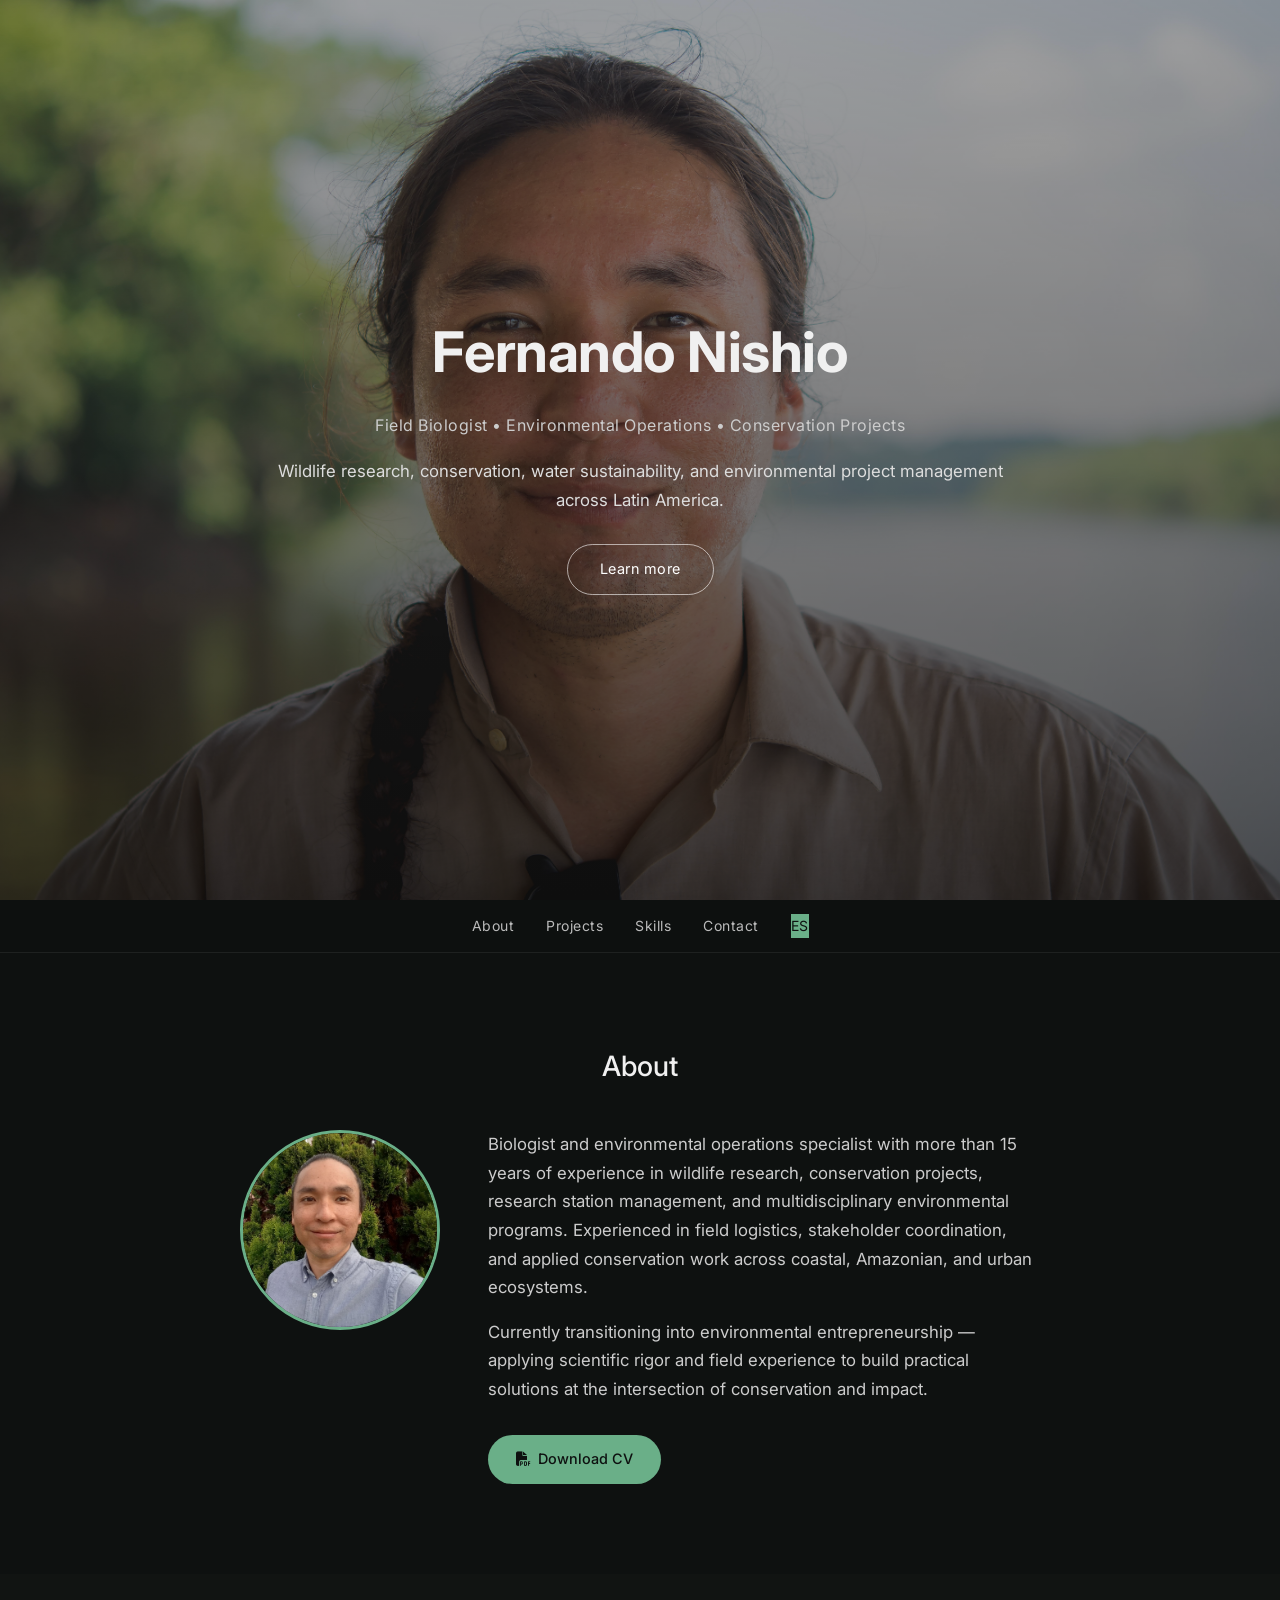
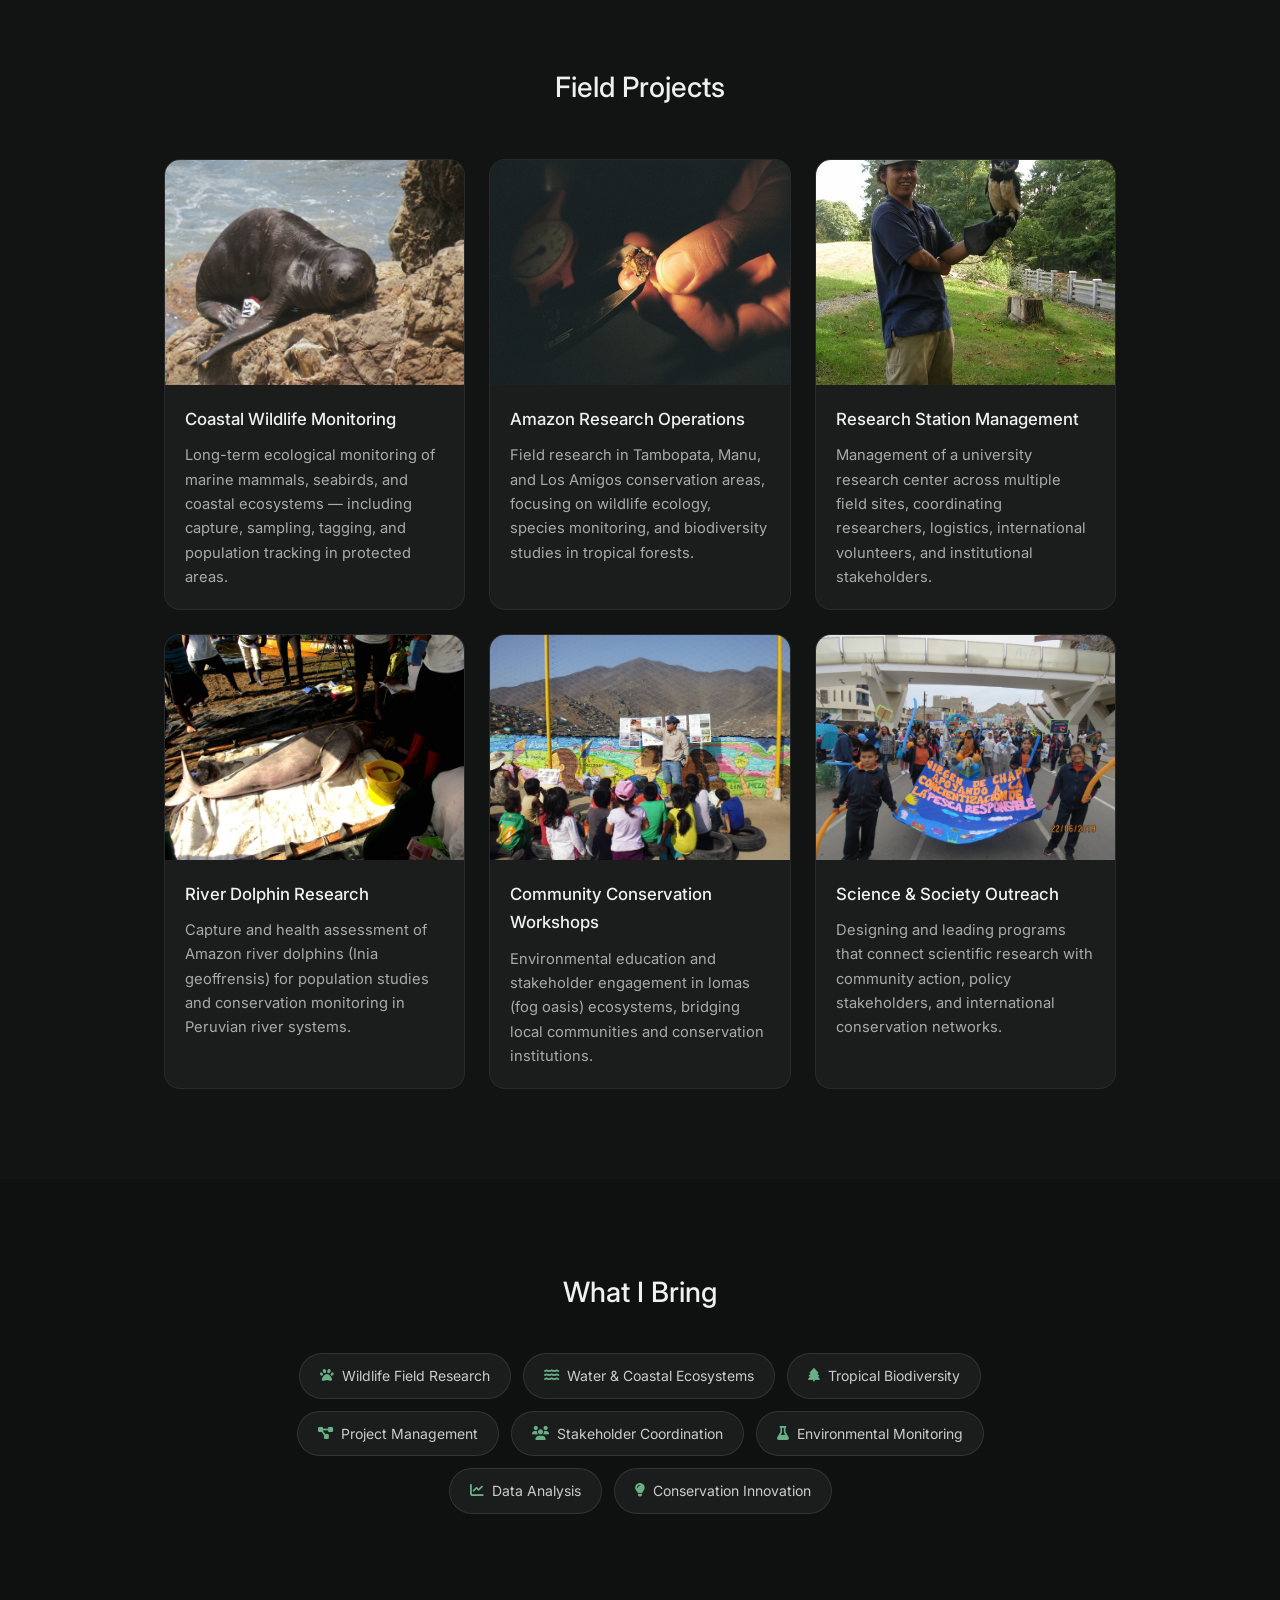
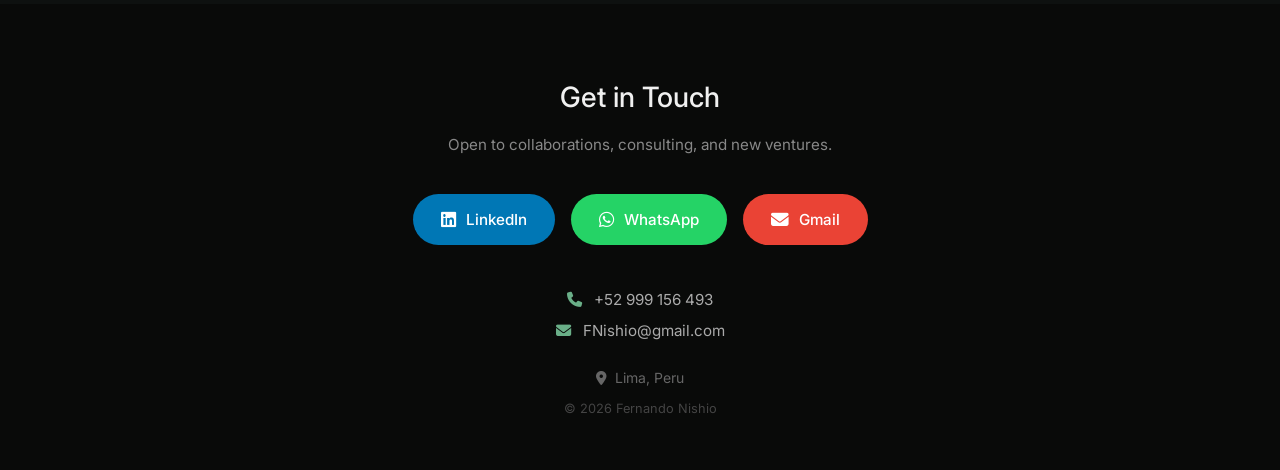
==== index.html @ f25cf889 "Update index.html" ====
<!DOCTYPE html>
<html lang="en">
<head>
  <meta charset="UTF-8" />
  <meta name="viewport" content="width=device-width, initial-scale=1.0" />
  <title>Fernando Nishio | Field Biologist</title>
  <link rel="stylesheet" href="style.css" />
  <link rel="preconnect" href="https://fonts.googleapis.com">
  <link rel="preconnect" href="https://fonts.gstatic.com" crossorigin>
  <link href="https://fonts.googleapis.com/css2?family=Inter:wght@300;400;500;700&display=swap" rel="stylesheet">
  <link rel="stylesheet" href="https://cdnjs.cloudflare.com/ajax/libs/font-awesome/6.5.1/css/all.min.css">
</head>
<body>

<!-- HERO -->
<header class="hero">
  <div class="overlay"></div>
  <img src="assets/Profile-1.jpg" class="hero-image" alt="Fernando Nishio in the field">
  <div class="hero-content">
    <h1>Fernando Nishio</h1>
    <p class="subtitle">Field Biologist &bull; Environmental Operations &bull; Conservation Projects</p>
    <p class="hero-text">
      Wildlife research, conservation, water sustainability, and environmental project management across Latin America.
    </p>
    <a href="#about" class="hero-btn">Learn more</a>
  </div>
</header>

<!-- NAV -->
<nav class="sticky-nav">
  <a href="#about">About</a>
  <a href="#projects">Projects</a>
  <a href="#skills">Skills</a>
  <a href="#contact">Contact</a>
  <a href="index-es.html" class="lang-btn">ES</a>
</nav>

<!-- ABOUT -->
<section class="about" id="about">
  <div class="container">
    <h2>About</h2>
    <div class="about-inner">
      <div class="about-photo-wrap">
        <img src="assets/Profile 2.jpg" alt="Fernando Nishio" class="about-photo">
      </div>
      <div class="about-text">
        <p>
          Biologist and environmental operations specialist with more than 15 years of experience in wildlife
          research, conservation projects, research station management, and multidisciplinary environmental
          programs. Experienced in field logistics, stakeholder coordination, and applied conservation work
          across coastal, Amazonian, and urban ecosystems.
        </p>
        <p style="margin-top: 1rem;">
          Currently transitioning into environmental entrepreneurship — applying scientific rigor and field
          experience to build practical solutions at the intersection of conservation and impact.
        </p>
        <a href="assets/Fernando-Nishio-2026-L.pdf" download class="cv-btn">
          <i class="fas fa-file-pdf"></i> Download CV
        </a>
      </div>
    </div>
  </div>
</section>

<!-- PROJECTS -->
<section class="projects" id="projects">
  <div class="container">
    <h2>Field Projects</h2>
    <div class="grid">

      <div class="card">
        <div class="card-img-wrap">
          <img src="assets/Lobito-marcado-Archivo.jpg" alt="Tagged marine mammal on Peruvian coast">
        </div>
        <div class="card-body">
          <h3>Coastal Wildlife Monitoring</h3>
          <p>Long-term ecological monitoring of marine mammals, seabirds, and coastal ecosystems —
          including capture, sampling, tagging, and population tracking in protected areas.</p>
        </div>
      </div>

      <div class="card">
        <div class="card-img-wrap">
          <img src="assets/FNishio-enhance-Frog-manu.jpg" alt="Frog species in Manu National Park"style="object-position: center 20%;">
        </div>
        <div class="card-body">
          <h3>Amazon Research Operations</h3>
          <p>Field research in Tambopata, Manu, and Los Amigos conservation areas, focusing on wildlife
          ecology, species monitoring, and biodiversity studies in tropical forests.</p>
        </div>
      </div>

     <div class="card">
        <div class="card-img-wrap">
          <img src="assets/coba-and-me.jpg" alt="With Coba at research station">
        </div>
        <div class="card-body">
          <h3>Research Station Management</h3>
          <p>Management of a university research center across multiple field sites, coordinating
          researchers, logistics, international volunteers, and institutional stakeholders.</p>
        </div>
      </div>

      <div class="card">
        <div class="card-img-wrap">
          <img src="assets/Inia-Captura-FNishio.jpg" alt="Amazon river dolphin capture for research">
        </div>
        <div class="card-body">
          <h3>River Dolphin Research</h3>
          <p>Capture and health assessment of Amazon river dolphins (Inia geoffrensis) for
          population studies and conservation monitoring in Peruvian river systems.</p>
        </div>
      </div>

      <div class="card">
        <div class="card-img-wrap">
          <img src="assets/Talleres-en-las-lomas-FNISHIO.jpg" alt="Community workshops in lomas ecosystems">
        </div>
        <div class="card-body">
          <h3>Community Conservation Workshops</h3>
          <p>Environmental education and stakeholder engagement in lomas (fog oasis) ecosystems,
          bridging local communities and conservation institutions.</p>
        </div>
      </div>

      <div class="card">
        <div class="card-img-wrap">
          <img src="assets/Construyendo-puentes-FNISHIO.jpg" alt="Building bridges between science and community">
        </div>
        <div class="card-body">
          <h3>Science &amp; Society Outreach</h3>
          <p>Designing and leading programs that connect scientific research with community action,
          policy stakeholders, and international conservation networks.</p>
        </div>
      </div>

    </div>
  </div>
</section>

<!-- SKILLS -->
<section class="skills-section" id="skills">
  <div class="container">
    <h2>What I Bring</h2>
    <div class="skills-grid">
      <div class="skill-pill"><i class="fas fa-paw"></i> Wildlife Field Research</div>
      <div class="skill-pill"><i class="fas fa-water"></i> Water &amp; Coastal Ecosystems</div>
      <div class="skill-pill"><i class="fas fa-tree"></i> Tropical Biodiversity</div>
      <div class="skill-pill"><i class="fas fa-project-diagram"></i> Project Management</div>
      <div class="skill-pill"><i class="fas fa-users"></i> Stakeholder Coordination</div>
      <div class="skill-pill"><i class="fas fa-flask"></i> Environmental Monitoring</div>
      <div class="skill-pill"><i class="fas fa-chart-line"></i> Data Analysis</div>
      <div class="skill-pill"><i class="fas fa-lightbulb"></i> Conservation Innovation</div>
    </div>
  </div>
</section>

<!-- CONTACT -->
<footer id="contact">
  <div class="container">
    <h2>Get in Touch</h2>
    <p class="footer-sub">Open to collaborations, consulting, and new ventures.</p>

    <div class="contact-buttons">

      <a href="https://www.linkedin.com/in/fnishio" target="_blank" class="contact-btn linkedin">
        <i class="fab fa-linkedin"></i>
        <span>LinkedIn</span>
      </a>

      <a href="https://wa.me/52999156493" target="_blank" class="contact-btn whatsapp">
        <i class="fab fa-whatsapp"></i>
        <span>WhatsApp</span>
      </a>

      <a href="https://mail.google.com/mail/?view=cm&to=FNishio@gmail.com&su=Hello%20Fernando" target="_blank" class="contact-btn gmail">
        <i class="fas fa-envelope"></i>
        <span>Gmail</span>
      </a>

    </div>

    <div class="footer-contact-info">
      <p><i class="fas fa-phone"></i> +52 999 156 493</p>
      <p><i class="fas fa-envelope"></i> FNishio@gmail.com</p>
    </div>

    <p class="footer-location"><i class="fas fa-map-marker-alt"></i> Lima, Peru</p>
    <p class="footer-copy">&copy; 2026 Fernando Nishio</p>
  </div>
</footer>

</body>
</html>
---- style.css ----
/* === RESET & BASE === */
* {
  margin: 0;
  padding: 0;
  box-sizing: border-box;
}

body {
  font-family: "Inter", sans-serif;
  background: #0e1110;
  color: #f0f0f0;
  line-height: 1.7;
}

/* === CONTAINER === */
.container {
  max-width: 1000px;
  margin: 0 auto;
  padding: 0 24px;
}

/* === HERO === */
.hero {
  position: relative;
  height: 100vh;
  min-height: 500px;
}

.hero-image {
  width: 100%;
  height: 100%;
  object-fit: cover;
  object-position: center top;
  display: block;
}

.overlay {
  position: absolute;
  inset: 0;
  background: linear-gradient(to bottom, rgba(0,0,0,0.35) 0%, rgba(0,0,0,0.65) 100%);
  z-index: 1;
}

.hero-content {
  position: absolute;
  top: 50%;
  left: 50%;
  transform: translate(-50%, -50%);
  text-align: center;
  width: 90%;
  max-width: 750px;
  z-index: 2;
}

.hero h1 {
  font-size: clamp(2rem, 6vw, 3.5rem);
  font-weight: 700;
  letter-spacing: -0.5px;
}

.subtitle {
  margin-top: 12px;
  color: #ccc;
  font-size: clamp(0.9rem, 2vw, 1rem);
  letter-spacing: 0.5px;
}

.hero-text {
  margin-top: 18px;
  color: #ddd;
  font-size: clamp(0.95rem, 2vw, 1.05rem);
}

.hero-btn {
  display: inline-block;
  margin-top: 30px;
  padding: 12px 32px;
  border: 1.5px solid rgba(255,255,255,0.6);
  border-radius: 50px;
  color: #fff;
  text-decoration: none;
  font-size: 0.9rem;
  letter-spacing: 0.5px;
  transition: background 0.2s, border-color 0.2s;
}

.hero-btn:hover {
  background: rgba(255,255,255,0.15);
  border-color: #fff;
}

/* === STICKY NAV === */
.sticky-nav {
  position: sticky;
  top: 0;
  z-index: 100;
  background: rgba(14, 17, 16, 0.92);
  backdrop-filter: blur(8px);
  -webkit-backdrop-filter: blur(8px);
  display: flex;
  justify-content: center;
  align-items: center;
  gap: 32px;
  padding: 14px 20px;
  border-bottom: 1px solid rgba(255,255,255,0.07);
}

.sticky-nav a {
  color: #bbb;
  text-decoration: none;
  font-size: 0.875rem;
  letter-spacing: 0.5px;
  transition: color 0.2s;
}

.sticky-nav a:hover {
  color: #fff;
}

.sticky-nav a.lang-btn {
  color: #0e1110 !important;
  background: #6aaf88 !important;
}

.sticky-nav a.lang-btn:hover {
  color: #0e1110;
}

.sticky-nav a:hover {
  color: #fff;
}

/* === ABOUT === */
.about {
  padding: 90px 20px;
}

.about h2 {
  font-size: 1.75rem;
  margin-bottom: 40px;
  font-weight: 500;
  text-align: center;
}

.about-inner {
  display: flex;
  align-items: flex-start;
  gap: 48px;
  max-width: 800px;
  margin: 0 auto;
}

.about-photo-wrap {
  flex-shrink: 0;
}

.about-photo {
  width: 200px;
  height: 200px;
  border-radius: 50%;
  object-fit: cover;
  object-position: center top;
  border: 3px solid #6aaf88;
}

.about-text {
  text-align: left;
}

.about-text p {
  color: #ccc;
  font-size: 1.05rem;
}


.cv-btn {
  display: inline-flex;
  align-items: center;
  gap: 8px;
  margin-top: 32px;
  padding: 12px 28px;
  background: #6aaf88;
  color: #0e1110;
  border-radius: 50px;
  text-decoration: none;
  font-size: 0.9rem;
  font-weight: 500;
  transition: background 0.2s, transform 0.2s;
}

.cv-btn:hover {
  background: #7fc99f;
  transform: translateY(-2px);
}

/* === PROJECTS === */
.projects {
  padding: 90px 20px;
  background: #111412;
}

.projects h2 {
  text-align: center;
  font-size: 1.75rem;
  font-weight: 500;
  margin-bottom: 48px;
}

.grid {
  display: grid;
  grid-template-columns: repeat(auto-fit, minmax(280px, 1fr));
  gap: 24px;
}

.card {
  background: #1a1d1b;
  border-radius: 16px;
  overflow: hidden;
  border: 1px solid rgba(255,255,255,0.06);
  transition: transform 0.2s, border-color 0.2s;
}

.card:hover {
  transform: translateY(-4px);
  border-color: rgba(255,255,255,0.14);
}

.card-img-wrap {
  width: 100%;
  aspect-ratio: 4/3;
  overflow: hidden;
}

.card-img-wrap img {
  width: 100%;
  height: 100%;
  object-fit: cover;
  display: block;
  transition: transform 0.4s;
}

.card:hover .card-img-wrap img {
  transform: scale(1.04);
}

.card-body {
  padding: 20px;
}

.card-body h3 {
  margin-bottom: 10px;
  font-size: 1.05rem;
  font-weight: 500;
}

.card-body p {
  color: #aaa;
  font-size: 0.92rem;
  line-height: 1.65;
}

/* === SKILLS === */
.skills-section {
  padding: 90px 20px;
  text-align: center;
}

.skills-section h2 {
  font-size: 1.75rem;
  font-weight: 500;
  margin-bottom: 36px;
}

.skills-grid {
  display: flex;
  flex-wrap: wrap;
  gap: 12px;
  justify-content: center;
  max-width: 800px;
  margin: 0 auto;
}

.skill-pill {
  background: #1a1d1b;
  border: 1px solid rgba(255,255,255,0.1);
  border-radius: 50px;
  padding: 10px 20px;
  font-size: 0.875rem;
  color: #ccc;
  display: flex;
  align-items: center;
  gap: 8px;
}

.skill-pill i {
  color: #6aaf88;
  font-size: 0.85rem;
}

/* === FOOTER / CONTACT === */
footer {
  text-align: center;
  padding: 70px 20px 50px;
  background: #090a09;
}

footer h2 {
  font-size: 1.75rem;
  font-weight: 500;
  margin-bottom: 10px;
}

.footer-sub {
  color: #888;
  font-size: 0.95rem;
  margin-bottom: 36px;
}

/* Contact buttons */
.contact-buttons {
  display: flex;
  justify-content: center;
  flex-wrap: wrap;
  gap: 16px;
  margin-bottom: 40px;
}

.contact-btn {
  display: inline-flex;
  align-items: center;
  gap: 10px;
  padding: 13px 28px;
  border-radius: 50px;
  text-decoration: none;
  font-size: 0.95rem;
  font-weight: 500;
  transition: transform 0.2s, opacity 0.2s;
}

.contact-btn:hover {
  transform: translateY(-2px);
  opacity: 0.88;
}

.contact-btn i {
  font-size: 1.1rem;
}

.contact-btn.linkedin {
  background: #0077b5;
  color: #fff;
}

.contact-btn.whatsapp {
  background: #25d366;
  color: #fff;
}

.contact-btn.gmail {
  background: #ea4335;
  color: #fff;
}

.footer-location {
  color: #666;
  font-size: 0.875rem;
  margin-bottom: 8px;
}

.footer-location i {
  margin-right: 4px;
}

.footer-copy {
  color: #444;
  font-size: 0.8rem;
}

.footer-contact-info {
  margin-bottom: 20px;
  color: #aaa;
  font-size: 0.95rem;
  line-height: 2;
}

.footer-contact-info i {
  color: #6aaf88;
  margin-right: 8px;
}

/* === RESPONSIVE === */
@media (max-width: 600px) {
  .sticky-nav {
    gap: 18px;
  }
  .grid {
    grid-template-columns: 1fr;
  }
  .contact-buttons {
    flex-direction: column;
    align-items: center;
  }
  .about-inner {
    flex-direction: column;
    text-align: center;
  }
  .about-text {
    text-align: center;
  }

/* === LANGUAGE BUTTON === */
.lang-btn {
  background: #6aaf88;
  color: #0e1110 !important;
  width: 36px;
  height: 36px;
  min-width: 36px;
  min-height: 36px;
  border-radius: 50%;
  font-weight: 700;
  font-size: 0.8rem;
  letter-spacing: 0.5px;
  display: inline-flex;
  align-items: center;
  justify-content: center;
  transition: background 0.2s;
  text-decoration: none;
  line-height: 1;
}

.lang-btn:hover {
  background: #7fc99f;
}
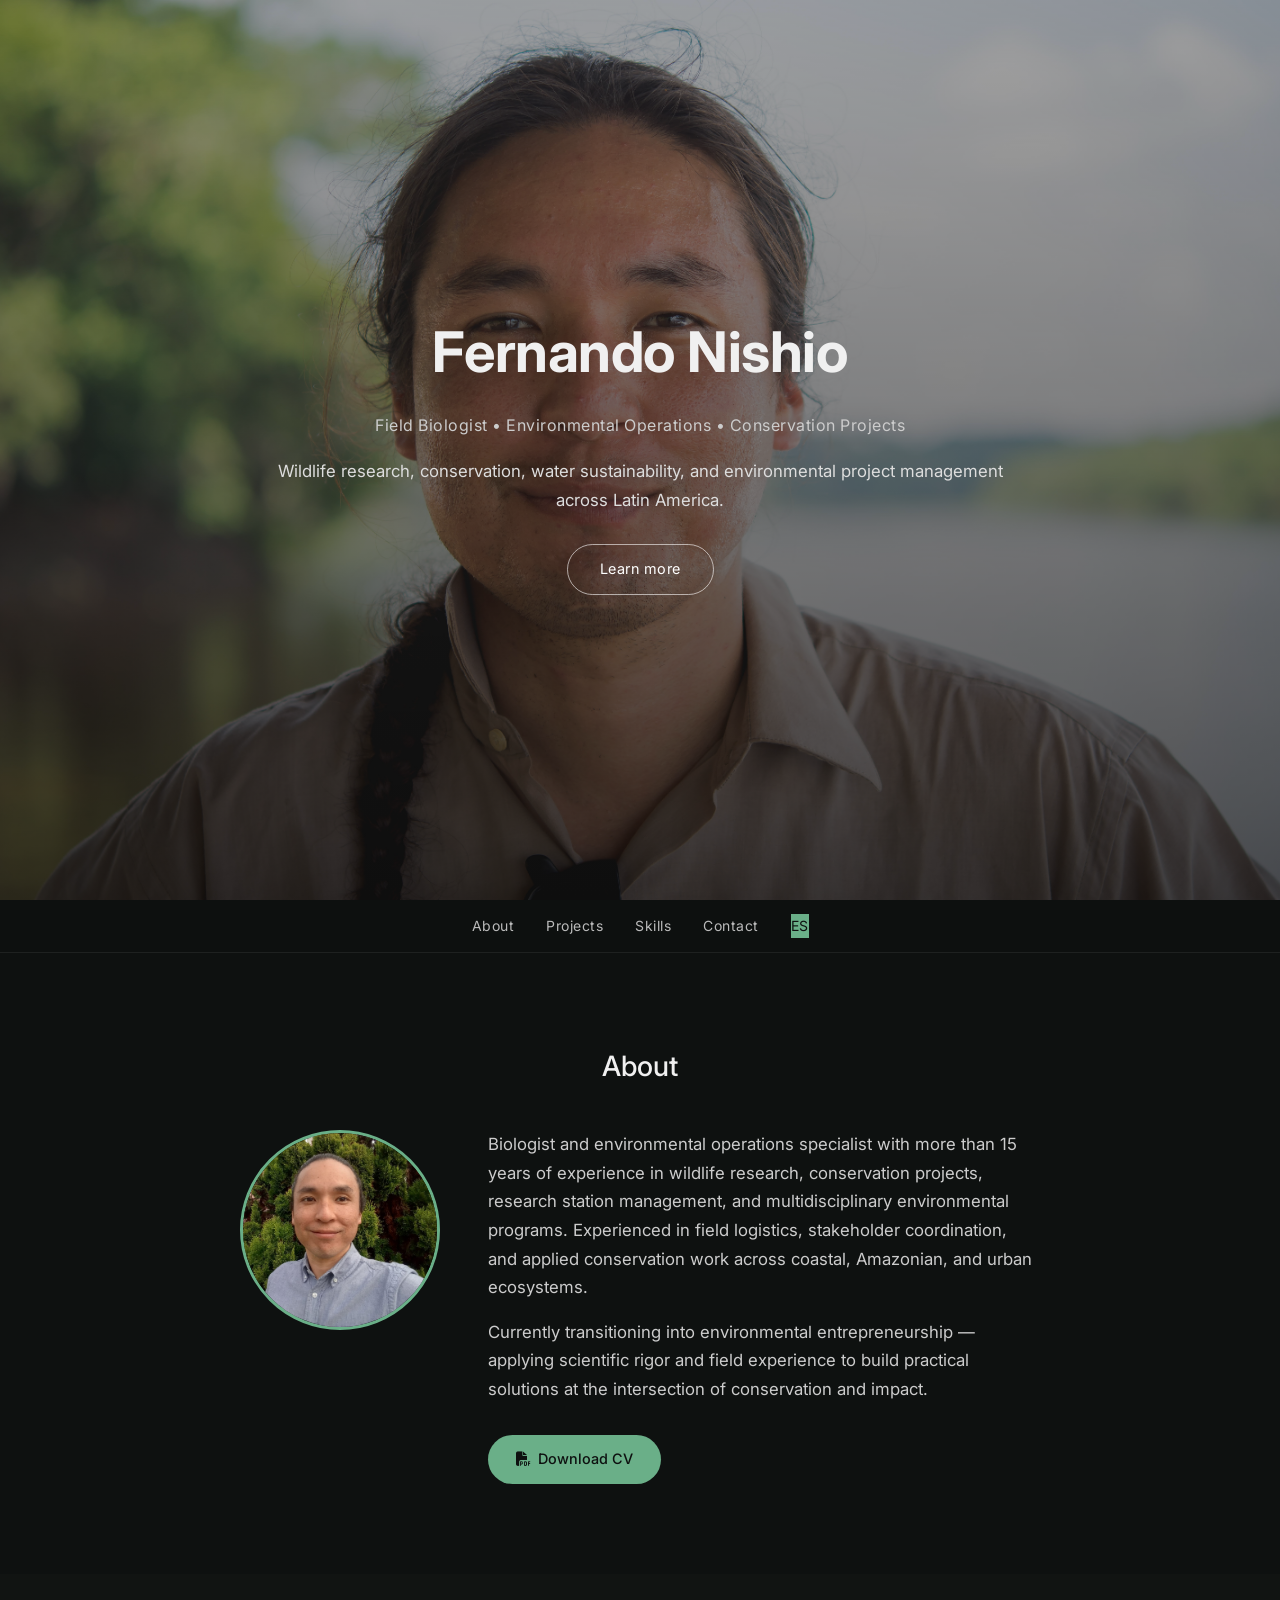
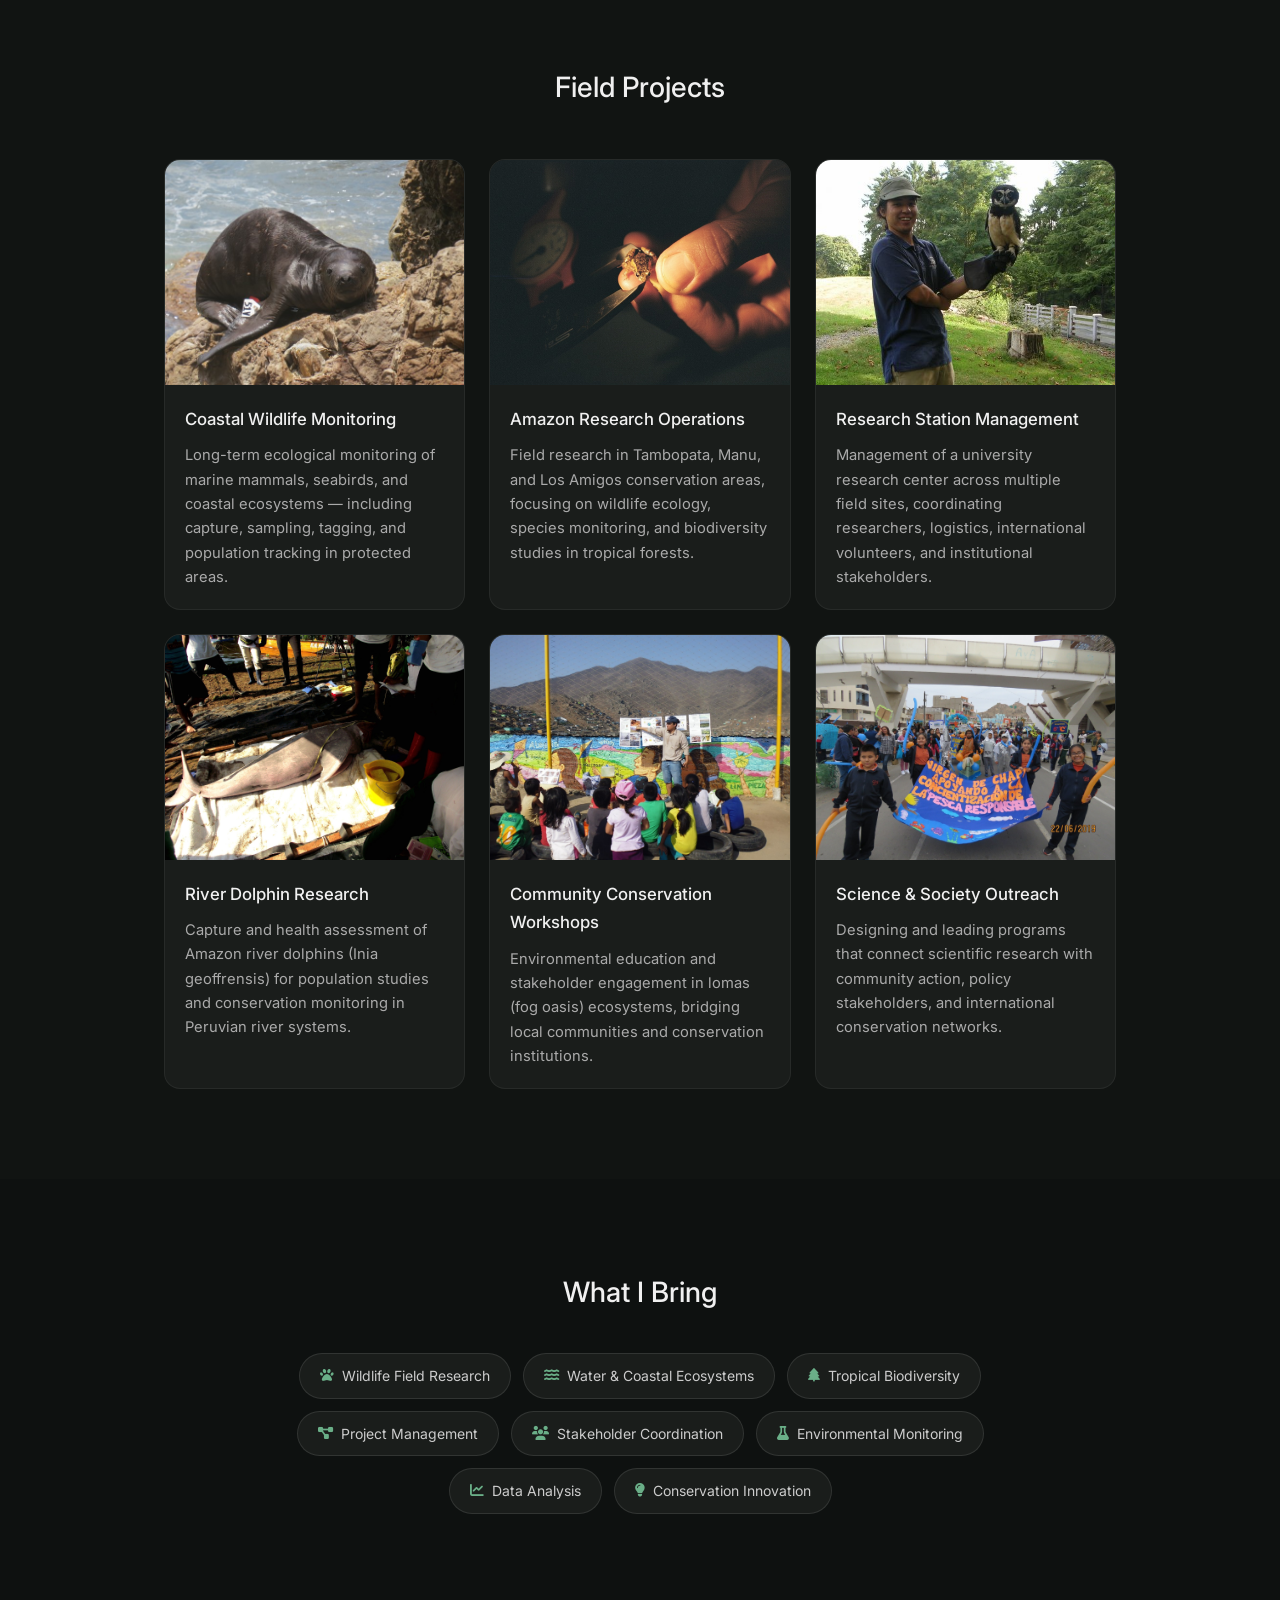
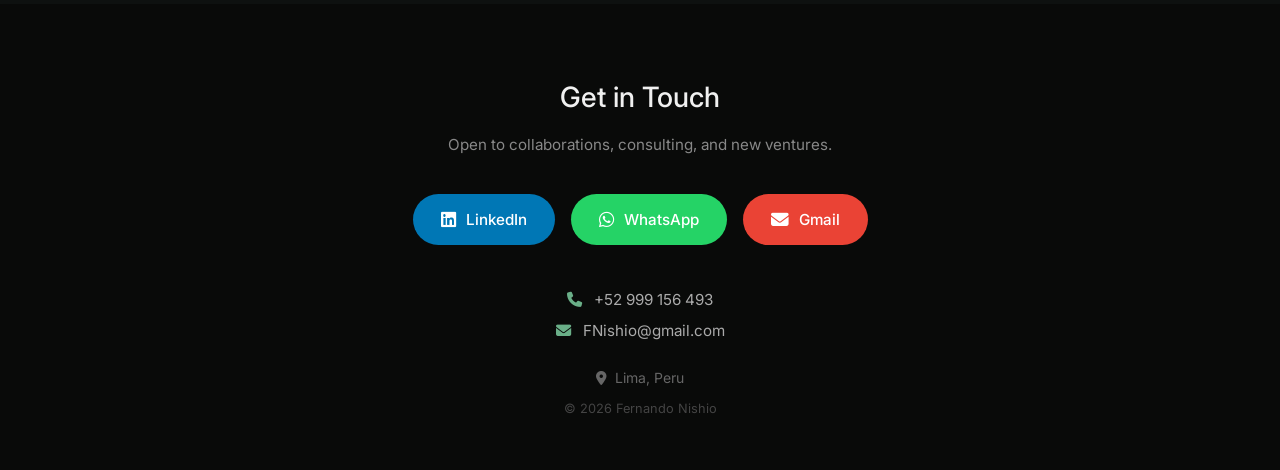
==== commit 598130fb: "Update index.html" ====
--- a/index.html
+++ b/index.html
@@ -81,7 +81,7 @@
 
       <div class="card">
         <div class="card-img-wrap">
-          <img src="assets/FNishio-enhance-Frog-manu.jpg" alt="Frog species in Manu National Park"style="object-position: center 20%;">
+          <img src="assets/FNishio-enhance-Frog-manu.jpg" alt="Frog species in Manu National Park"style="object-position: center 30%;">
         </div>
         <div class="card-body">
           <h3>Amazon Research Operations</h3>
@@ -92,7 +92,7 @@
 
      <div class="card">
         <div class="card-img-wrap">
-          <img src="assets/coba-and-me.jpg" alt="With Coba at research station">
+          <img src="assets/coba-and-me.jpg" alt="With Coba at research station" style="object-fit: cover; object-position: center 30%;">
         </div>
         <div class="card-body">
           <h3>Research Station Management</h3>
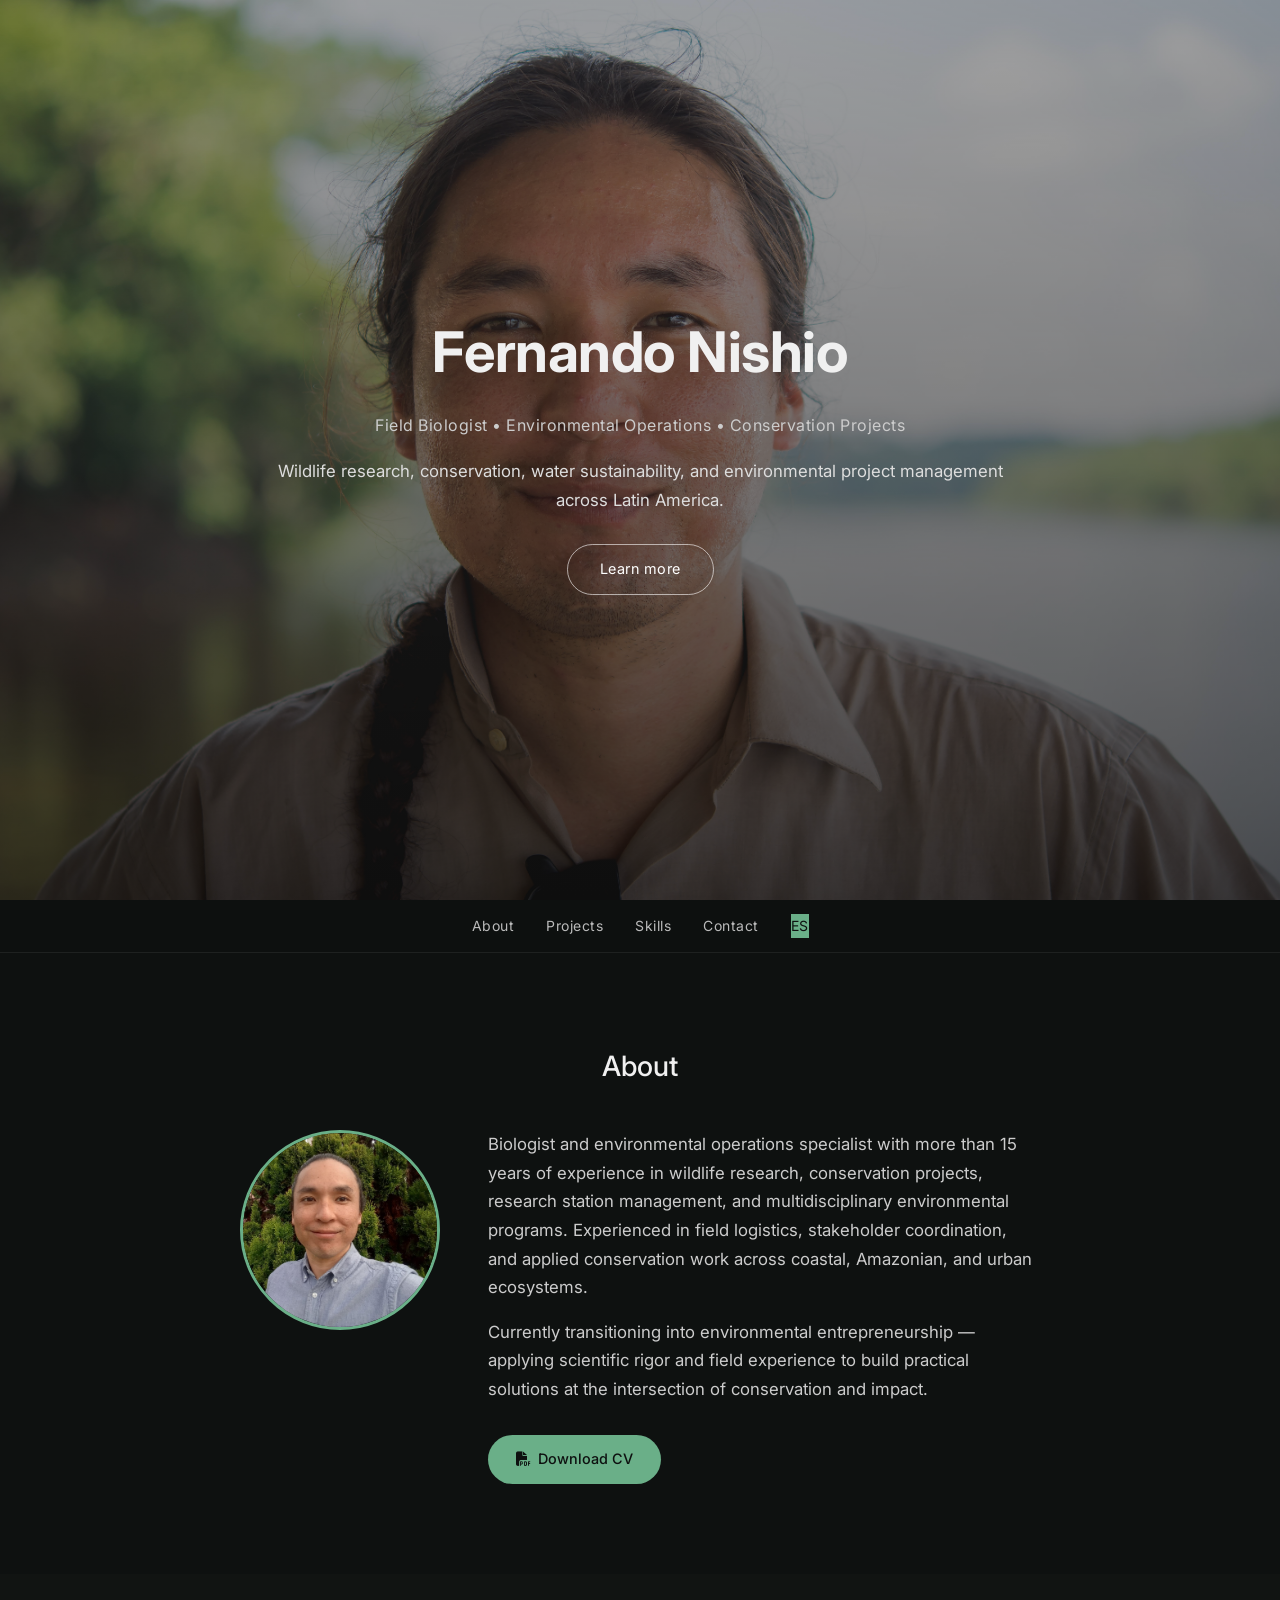
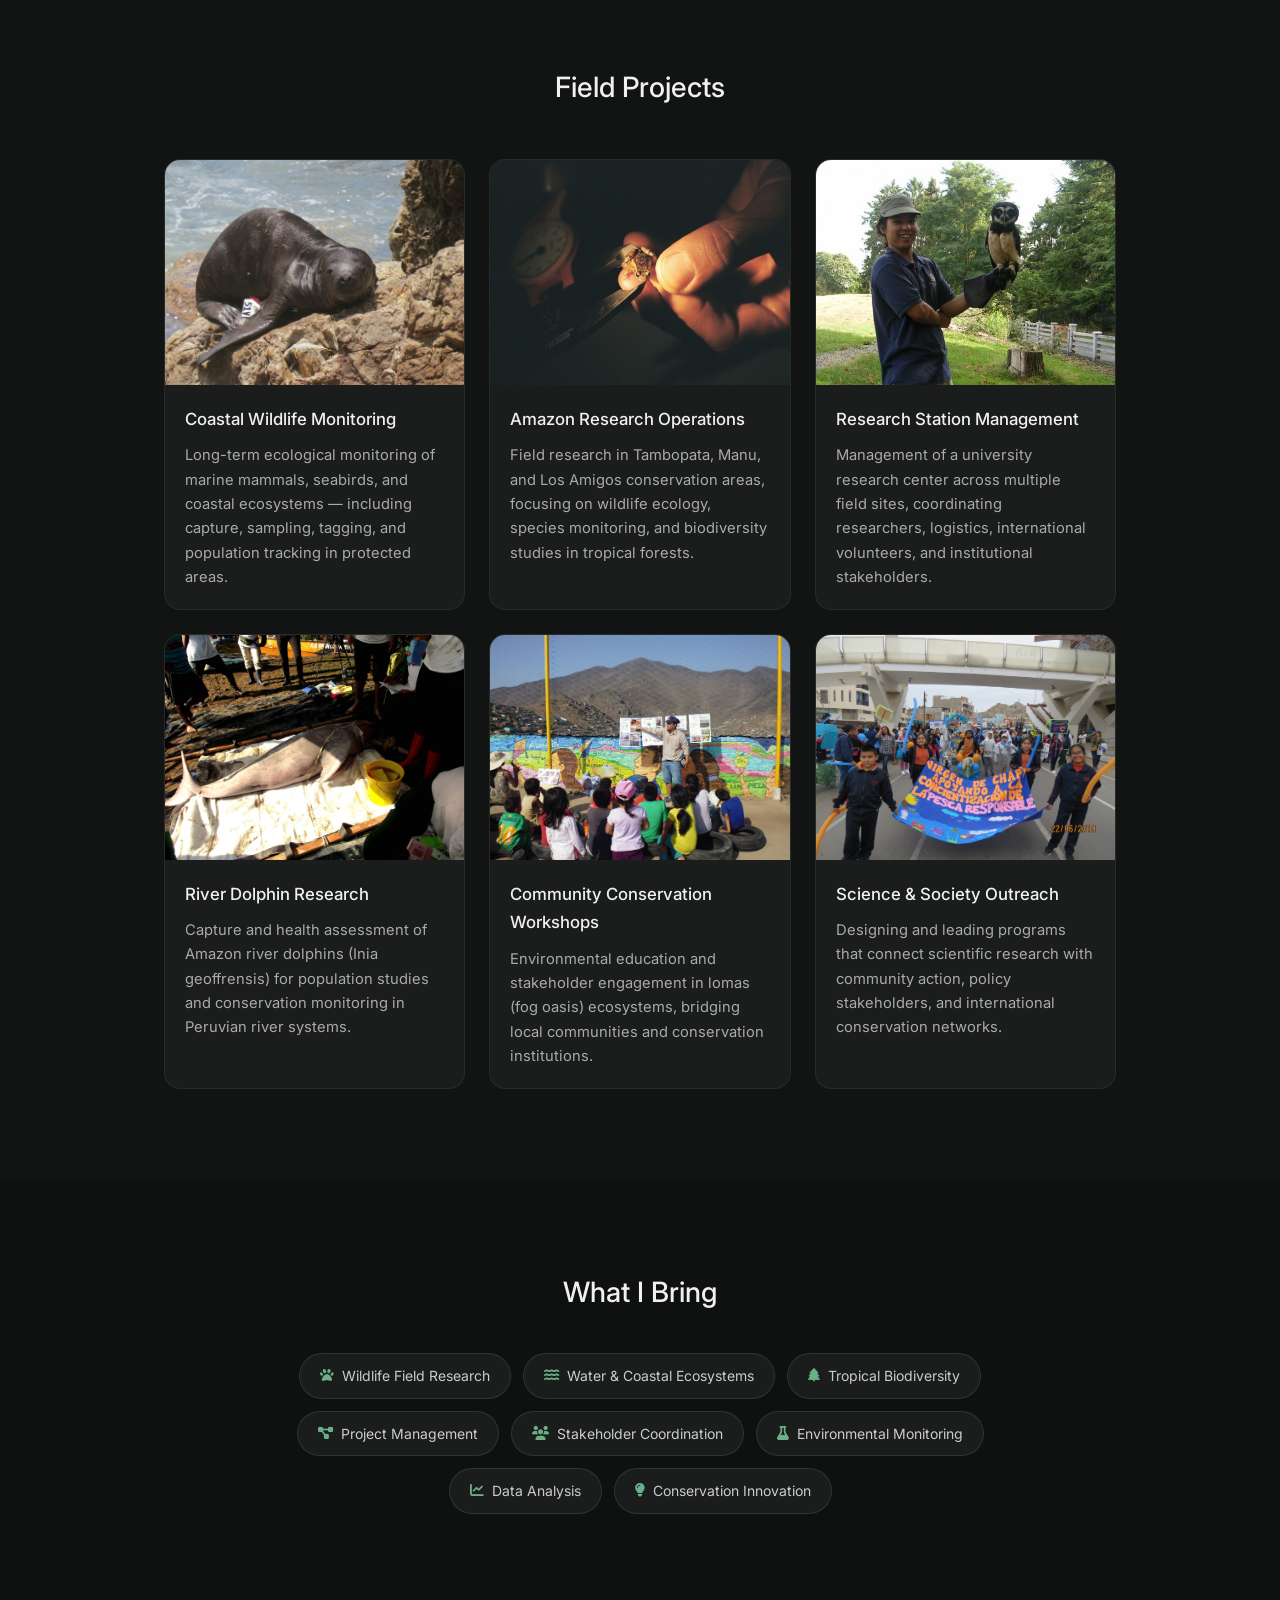
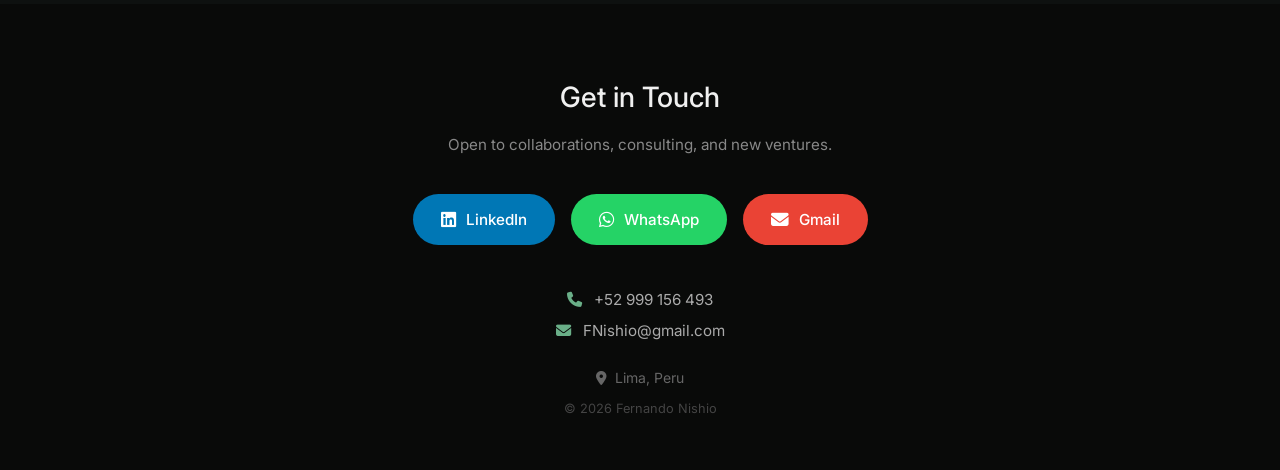
==== commit fd1b5d95: "Update index.html" ====
--- a/index.html
+++ b/index.html
@@ -92,7 +92,7 @@
 
      <div class="card">
         <div class="card-img-wrap">
-          <img src="assets/coba-and-me.jpg" alt="With Coba at research station" style="object-fit: cover; object-position: center 30%;">
+          <img src="assets/coba-and-me.jpg" alt="With Coba at research station" style="object-fit: cover; object-position: center 20%;">
         </div>
         <div class="card-body">
           <h3>Research Station Management</h3>
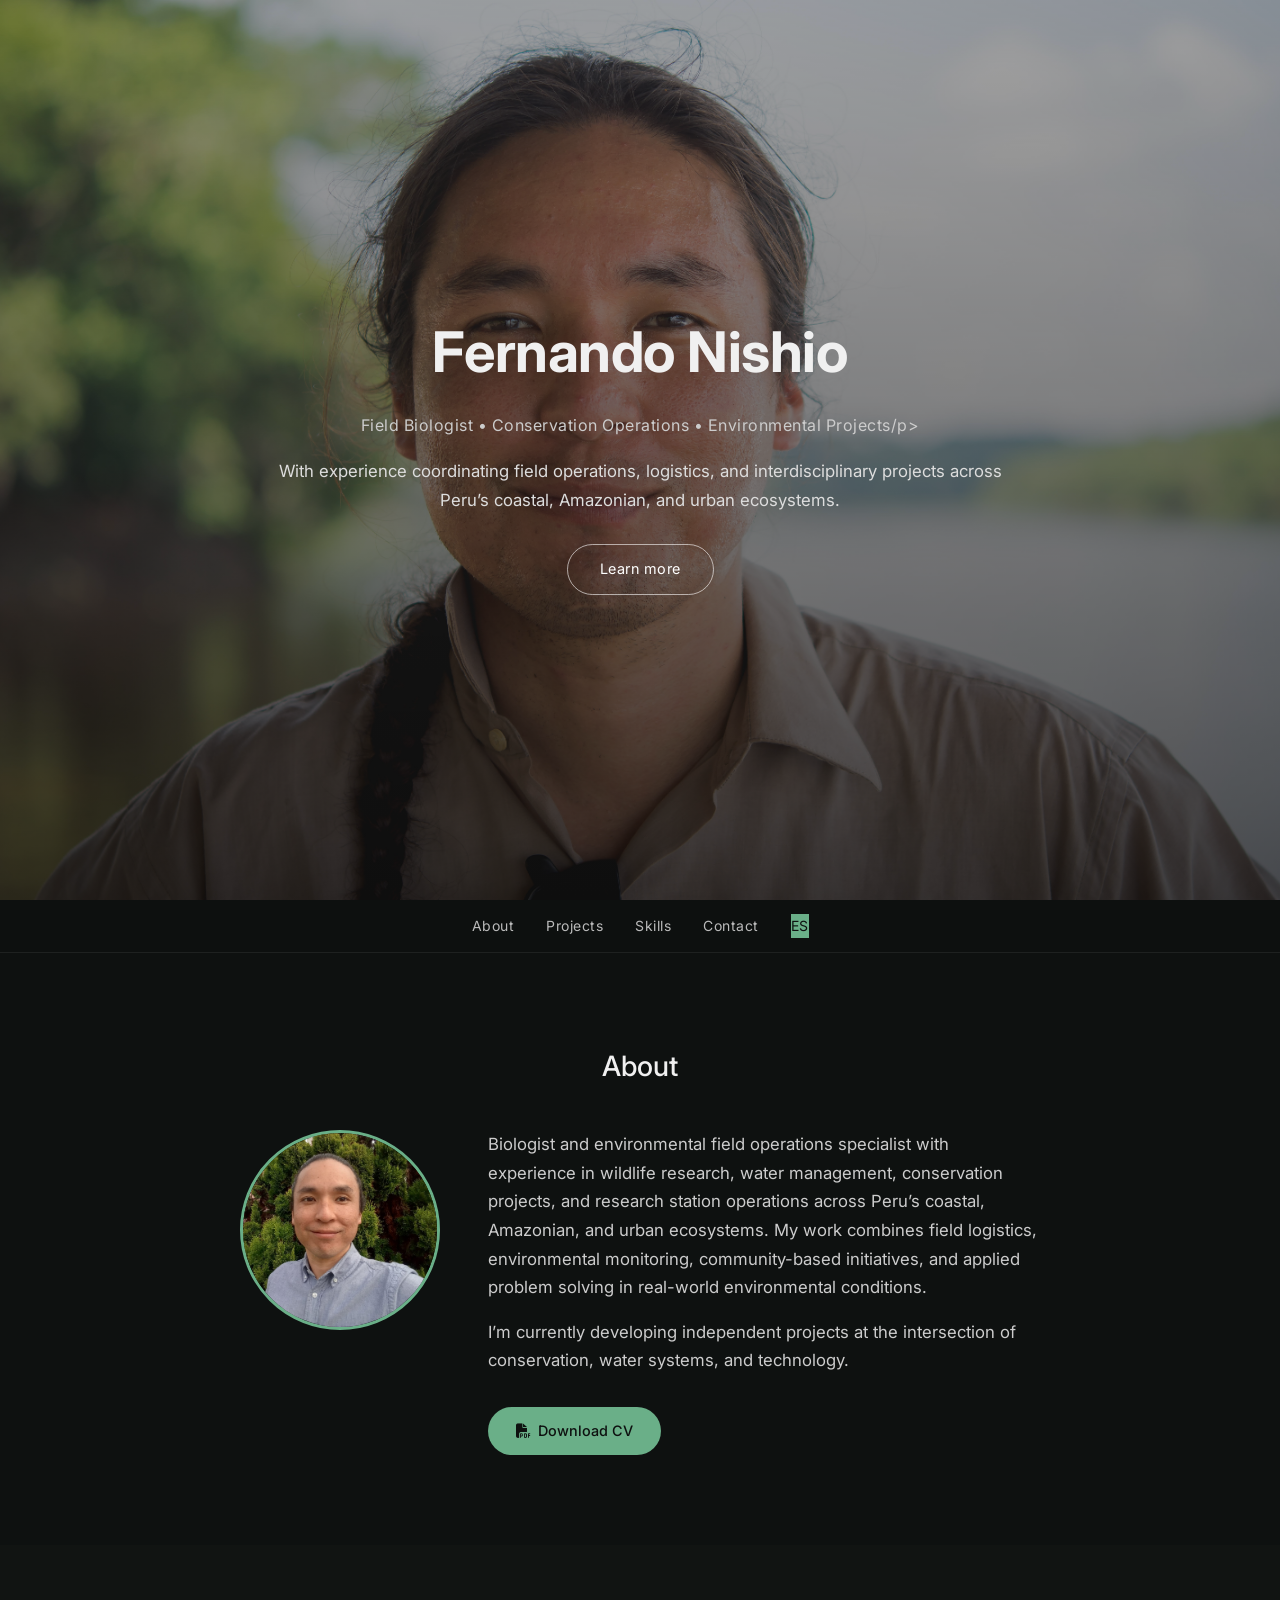
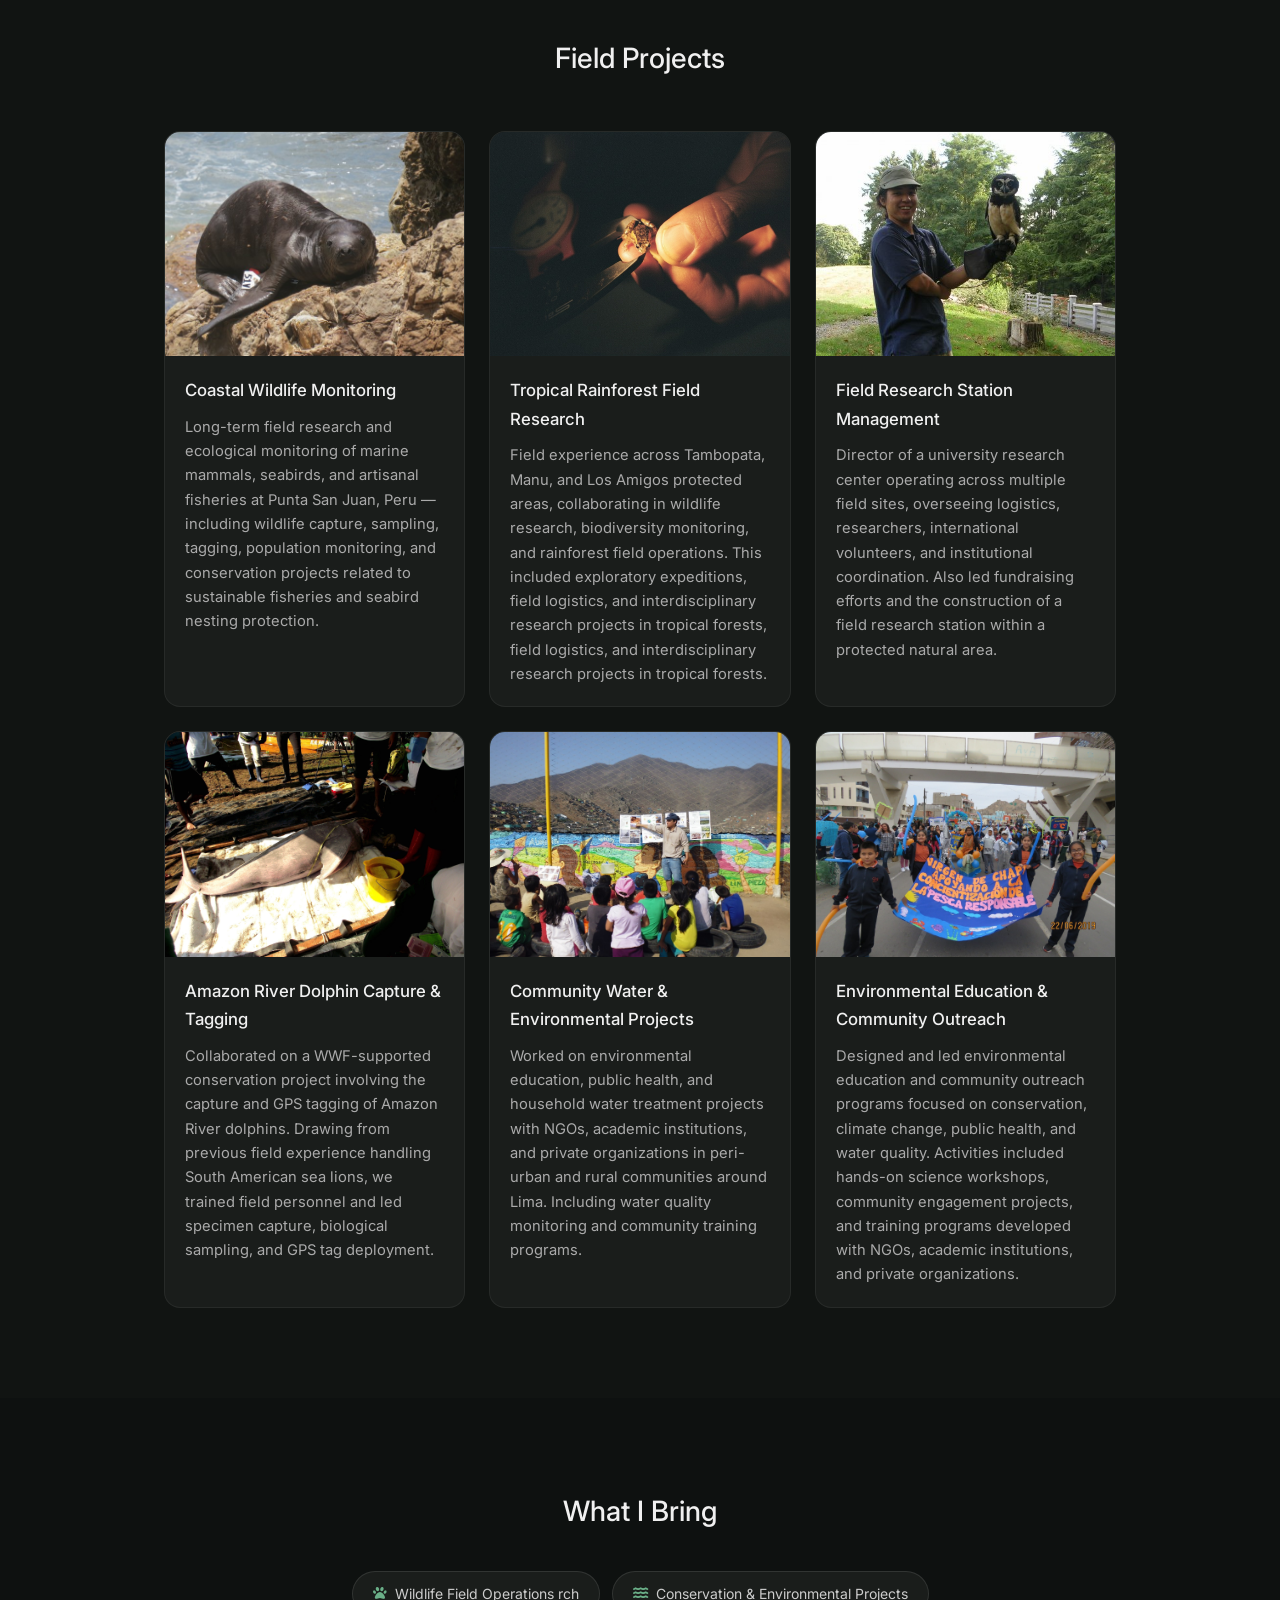
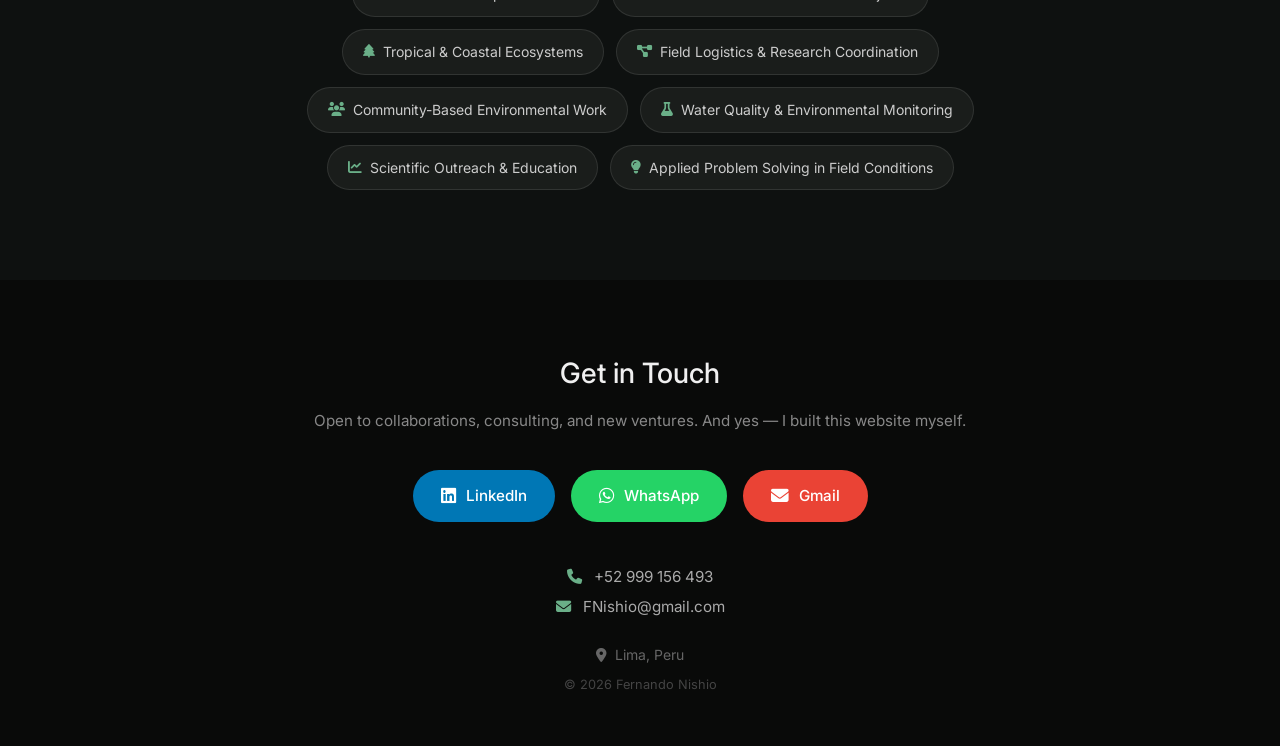
==== commit 83b29366: "Update index.html" ====
--- a/index.html
+++ b/index.html
@@ -18,9 +18,9 @@
   <img src="assets/Profile-1.jpg" class="hero-image" alt="Fernando Nishio in the field">
   <div class="hero-content">
     <h1>Fernando Nishio</h1>
-    <p class="subtitle">Field Biologist &bull; Environmental Operations &bull; Conservation Projects</p>
+    <p class="subtitle">Field Biologist &bull; Conservation Operations  &bull; Environmental Projects/p>
     <p class="hero-text">
-      Wildlife research, conservation, water sustainability, and environmental project management across Latin America.
+      With experience coordinating field operations, logistics, and interdisciplinary projects across Peru’s coastal, Amazonian, and urban ecosystems.
     </p>
     <a href="#about" class="hero-btn">Learn more</a>
   </div>
@@ -45,14 +45,10 @@
       </div>
       <div class="about-text">
         <p>
-          Biologist and environmental operations specialist with more than 15 years of experience in wildlife
-          research, conservation projects, research station management, and multidisciplinary environmental
-          programs. Experienced in field logistics, stakeholder coordination, and applied conservation work
-          across coastal, Amazonian, and urban ecosystems.
+         Biologist and environmental field operations specialist with experience in wildlife research, water management, conservation projects, and research station operations across Peru’s coastal, Amazonian, and urban ecosystems. My work combines field logistics, environmental monitoring, community-based initiatives, and applied problem solving in real-world environmental conditions.
         </p>
         <p style="margin-top: 1rem;">
-          Currently transitioning into environmental entrepreneurship — applying scientific rigor and field
-          experience to build practical solutions at the intersection of conservation and impact.
+          I’m currently developing independent projects at the intersection of conservation, water systems, and technology.
         </p>
         <a href="assets/Fernando-Nishio-2026-L.pdf" download class="cv-btn">
           <i class="fas fa-file-pdf"></i> Download CV
@@ -74,8 +70,7 @@
         </div>
         <div class="card-body">
           <h3>Coastal Wildlife Monitoring</h3>
-          <p>Long-term ecological monitoring of marine mammals, seabirds, and coastal ecosystems —
-          including capture, sampling, tagging, and population tracking in protected areas.</p>
+          <p>Long-term field research and ecological monitoring of marine mammals, seabirds, and artisanal fisheries at Punta San Juan, Peru — including wildlife capture, sampling, tagging, population monitoring, and conservation projects related to sustainable fisheries and seabird nesting protection.</p>
         </div>
       </div>
 
@@ -84,9 +79,8 @@
           <img src="assets/FNishio-enhance-Frog-manu.jpg" alt="Frog species in Manu National Park"style="object-position: center 30%;">
         </div>
         <div class="card-body">
-          <h3>Amazon Research Operations</h3>
-          <p>Field research in Tambopata, Manu, and Los Amigos conservation areas, focusing on wildlife
-          ecology, species monitoring, and biodiversity studies in tropical forests.</p>
+          <h3>Tropical Rainforest Field Research</h3>
+          <p>Field experience across Tambopata, Manu, and Los Amigos protected areas, collaborating in wildlife research, biodiversity monitoring, and rainforest field operations. This included exploratory expeditions, field logistics, and interdisciplinary research projects in tropical forests, field logistics, and interdisciplinary research projects in tropical forests.</p>
         </div>
       </div>
 
@@ -95,9 +89,8 @@
           <img src="assets/coba-and-me.jpg" alt="With Coba at research station" style="object-fit: cover; object-position: center 20%;">
         </div>
         <div class="card-body">
-          <h3>Research Station Management</h3>
-          <p>Management of a university research center across multiple field sites, coordinating
-          researchers, logistics, international volunteers, and institutional stakeholders.</p>
+          <h3>Field Research Station Management</h3>
+          <p>Director of a university research center operating across multiple field sites, overseeing logistics, researchers, international volunteers, and institutional coordination. Also led fundraising efforts and the construction of a field research station within a protected natural area.</p>
         </div>
       </div>
 
@@ -106,9 +99,8 @@
           <img src="assets/Inia-Captura-FNishio.jpg" alt="Amazon river dolphin capture for research">
         </div>
         <div class="card-body">
-          <h3>River Dolphin Research</h3>
-          <p>Capture and health assessment of Amazon river dolphins (Inia geoffrensis) for
-          population studies and conservation monitoring in Peruvian river systems.</p>
+          <h3>Amazon River Dolphin Capture & Tagging</h3>
+          <p>Collaborated on a WWF-supported conservation project involving the capture and GPS tagging of Amazon River dolphins. Drawing from previous field experience handling South American sea lions, we trained field personnel and led specimen capture, biological sampling, and GPS tag deployment.</p>
         </div>
       </div>
 
@@ -117,9 +109,8 @@
           <img src="assets/Talleres-en-las-lomas-FNISHIO.jpg" alt="Community workshops in lomas ecosystems">
         </div>
         <div class="card-body">
-          <h3>Community Conservation Workshops</h3>
-          <p>Environmental education and stakeholder engagement in lomas (fog oasis) ecosystems,
-          bridging local communities and conservation institutions.</p>
+          <h3>Community Water & Environmental Projects</h3>
+          <p>Worked on environmental education, public health, and household water treatment projects with NGOs, academic institutions, and private organizations in peri-urban and rural communities around Lima. Including water quality monitoring and community training programs.</p>
         </div>
       </div>
 
@@ -128,9 +119,8 @@
           <img src="assets/Construyendo-puentes-FNISHIO.jpg" alt="Building bridges between science and community">
         </div>
         <div class="card-body">
-          <h3>Science &amp; Society Outreach</h3>
-          <p>Designing and leading programs that connect scientific research with community action,
-          policy stakeholders, and international conservation networks.</p>
+          <h3>Environmental Education & Community Outreach</h3>
+          <p>Designed and led environmental education and community outreach programs focused on conservation, climate change, public health, and water quality. Activities included hands-on science workshops, community engagement projects, and training programs developed with NGOs, academic institutions, and private organizations.</p>
         </div>
       </div>
 
@@ -143,14 +133,14 @@
   <div class="container">
     <h2>What I Bring</h2>
     <div class="skills-grid">
-      <div class="skill-pill"><i class="fas fa-paw"></i> Wildlife Field Research</div>
-      <div class="skill-pill"><i class="fas fa-water"></i> Water &amp; Coastal Ecosystems</div>
-      <div class="skill-pill"><i class="fas fa-tree"></i> Tropical Biodiversity</div>
-      <div class="skill-pill"><i class="fas fa-project-diagram"></i> Project Management</div>
-      <div class="skill-pill"><i class="fas fa-users"></i> Stakeholder Coordination</div>
-      <div class="skill-pill"><i class="fas fa-flask"></i> Environmental Monitoring</div>
-      <div class="skill-pill"><i class="fas fa-chart-line"></i> Data Analysis</div>
-      <div class="skill-pill"><i class="fas fa-lightbulb"></i> Conservation Innovation</div>
+      <div class="skill-pill"><i class="fas fa-paw"></i> Wildlife Field Operations rch</div>
+      <div class="skill-pill"><i class="fas fa-water"></i> Conservation & Environmental Projects</div>
+      <div class="skill-pill"><i class="fas fa-tree"></i> Tropical & Coastal Ecosystems </div>
+      <div class="skill-pill"><i class="fas fa-project-diagram"></i> Field Logistics & Research Coordination </div>
+      <div class="skill-pill"><i class="fas fa-users"></i> Community-Based Environmental Work </div>
+      <div class="skill-pill"><i class="fas fa-flask"></i> Water Quality & Environmental Monitoring</div>
+      <div class="skill-pill"><i class="fas fa-chart-line"></i> Scientific Outreach & Education </div>
+      <div class="skill-pill"><i class="fas fa-lightbulb"></i> Applied Problem Solving in Field Conditions</div>
     </div>
   </div>
 </section>
@@ -159,7 +149,7 @@
 <footer id="contact">
   <div class="container">
     <h2>Get in Touch</h2>
-    <p class="footer-sub">Open to collaborations, consulting, and new ventures.</p>
+    <p class="footer-sub">Open to collaborations, consulting, and new ventures. And yes — I built this website myself.</p>
 
     <div class="contact-buttons">
 
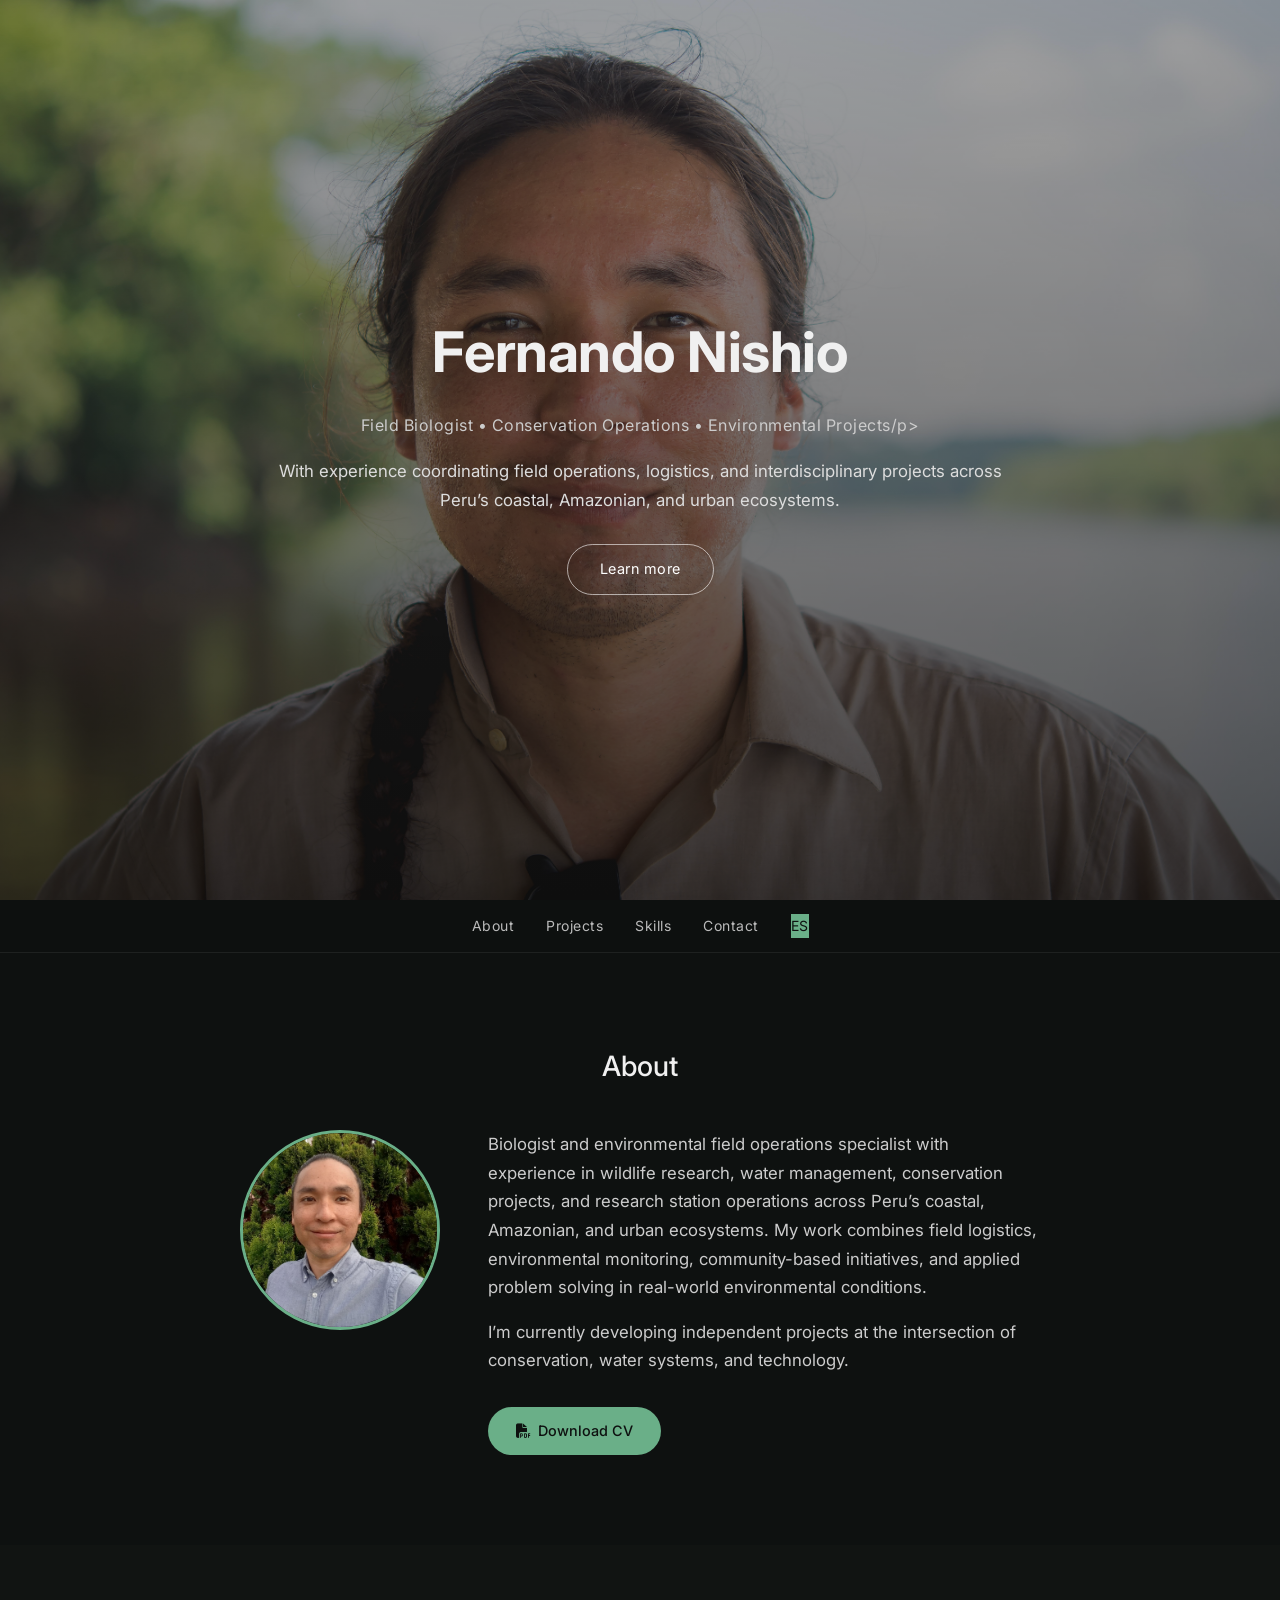
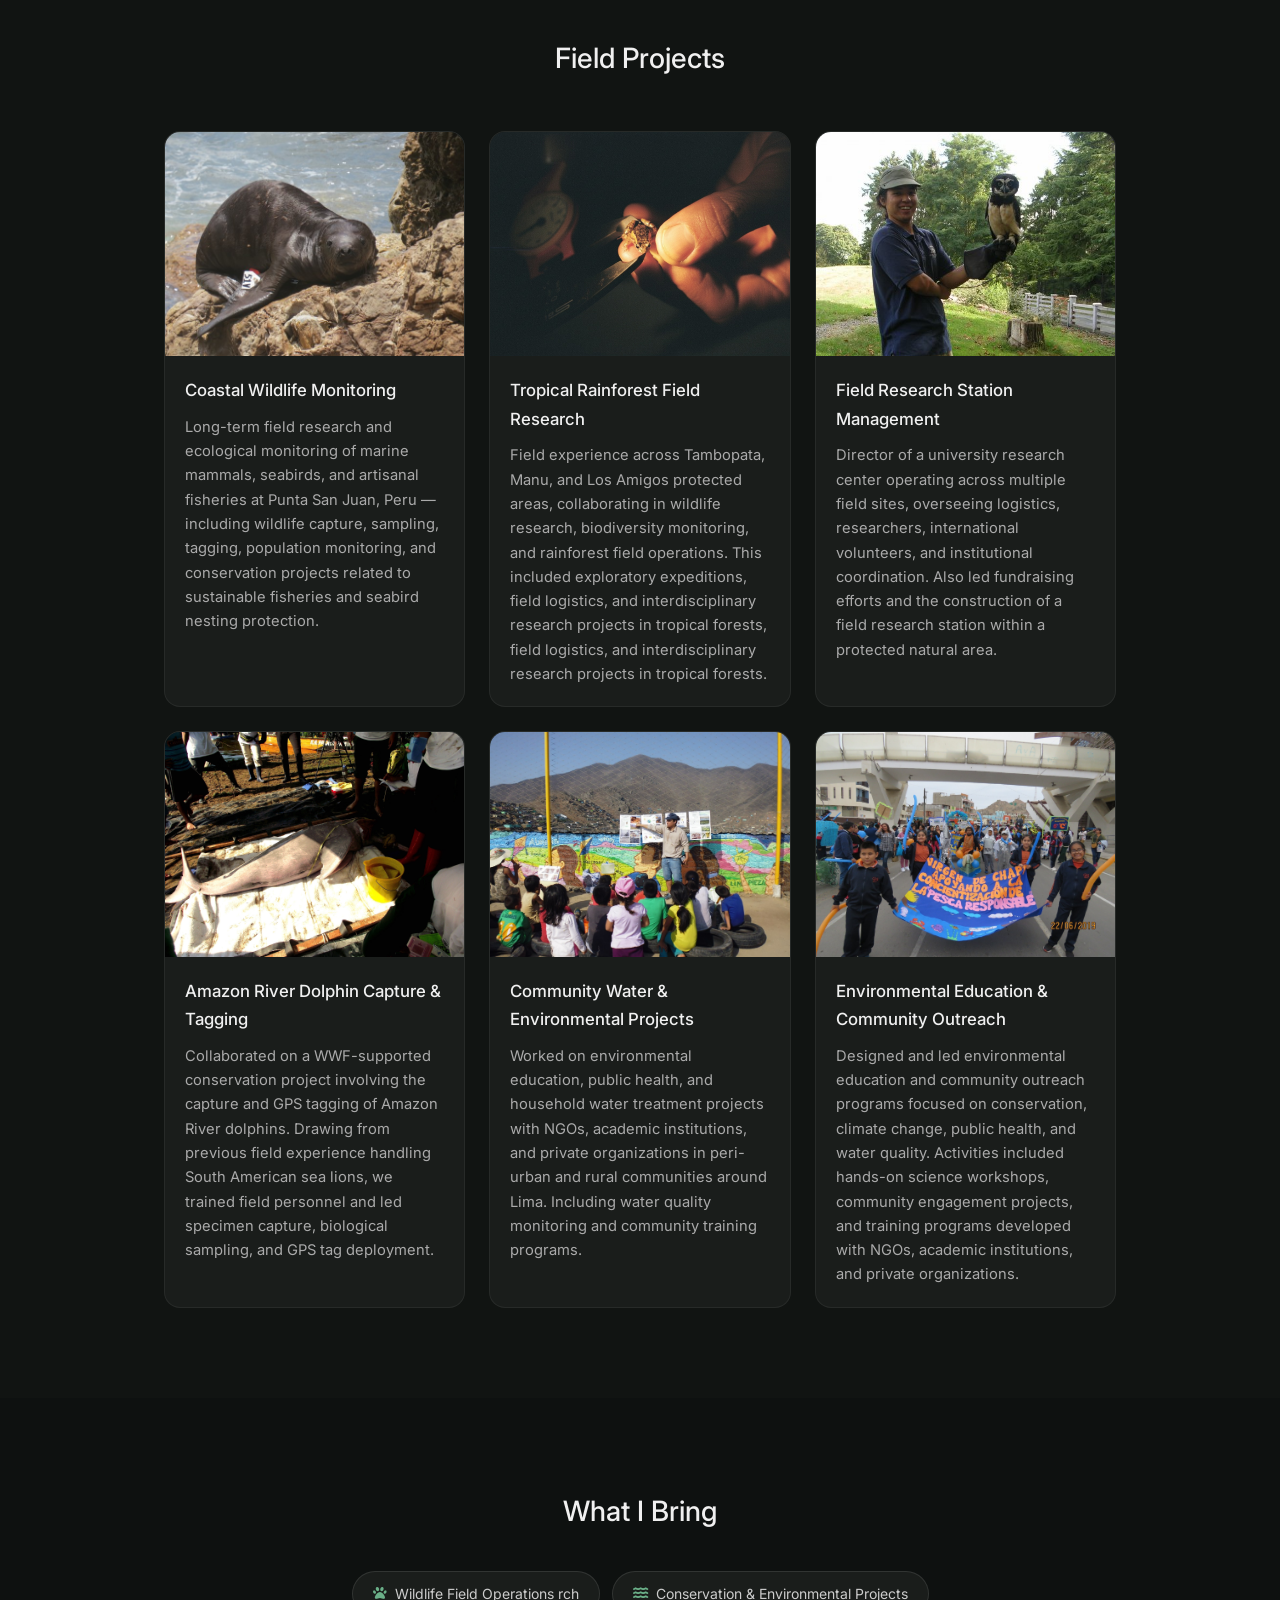
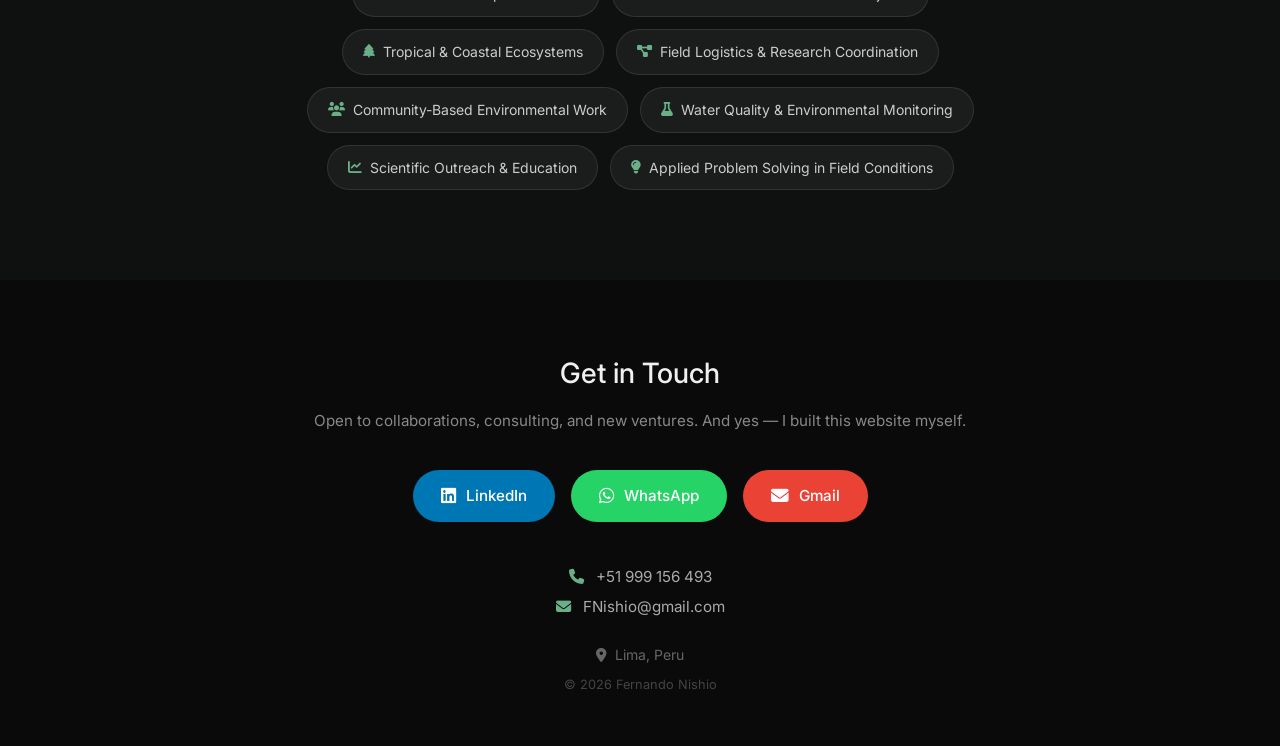
==== commit fc322e11: "Update index.html" ====
--- a/index.html
+++ b/index.html
@@ -158,7 +158,7 @@
         <span>LinkedIn</span>
       </a>
 
-      <a href="https://wa.me/52999156493" target="_blank" class="contact-btn whatsapp">
+      <a href="https://wa.me/51999156493" target="_blank" class="contact-btn whatsapp">
         <i class="fab fa-whatsapp"></i>
         <span>WhatsApp</span>
       </a>
@@ -171,7 +171,7 @@
     </div>
 
     <div class="footer-contact-info">
-      <p><i class="fas fa-phone"></i> +52 999 156 493</p>
+      <p><i class="fas fa-phone"></i> +51 999 156 493</p>
       <p><i class="fas fa-envelope"></i> FNishio@gmail.com</p>
     </div>
 
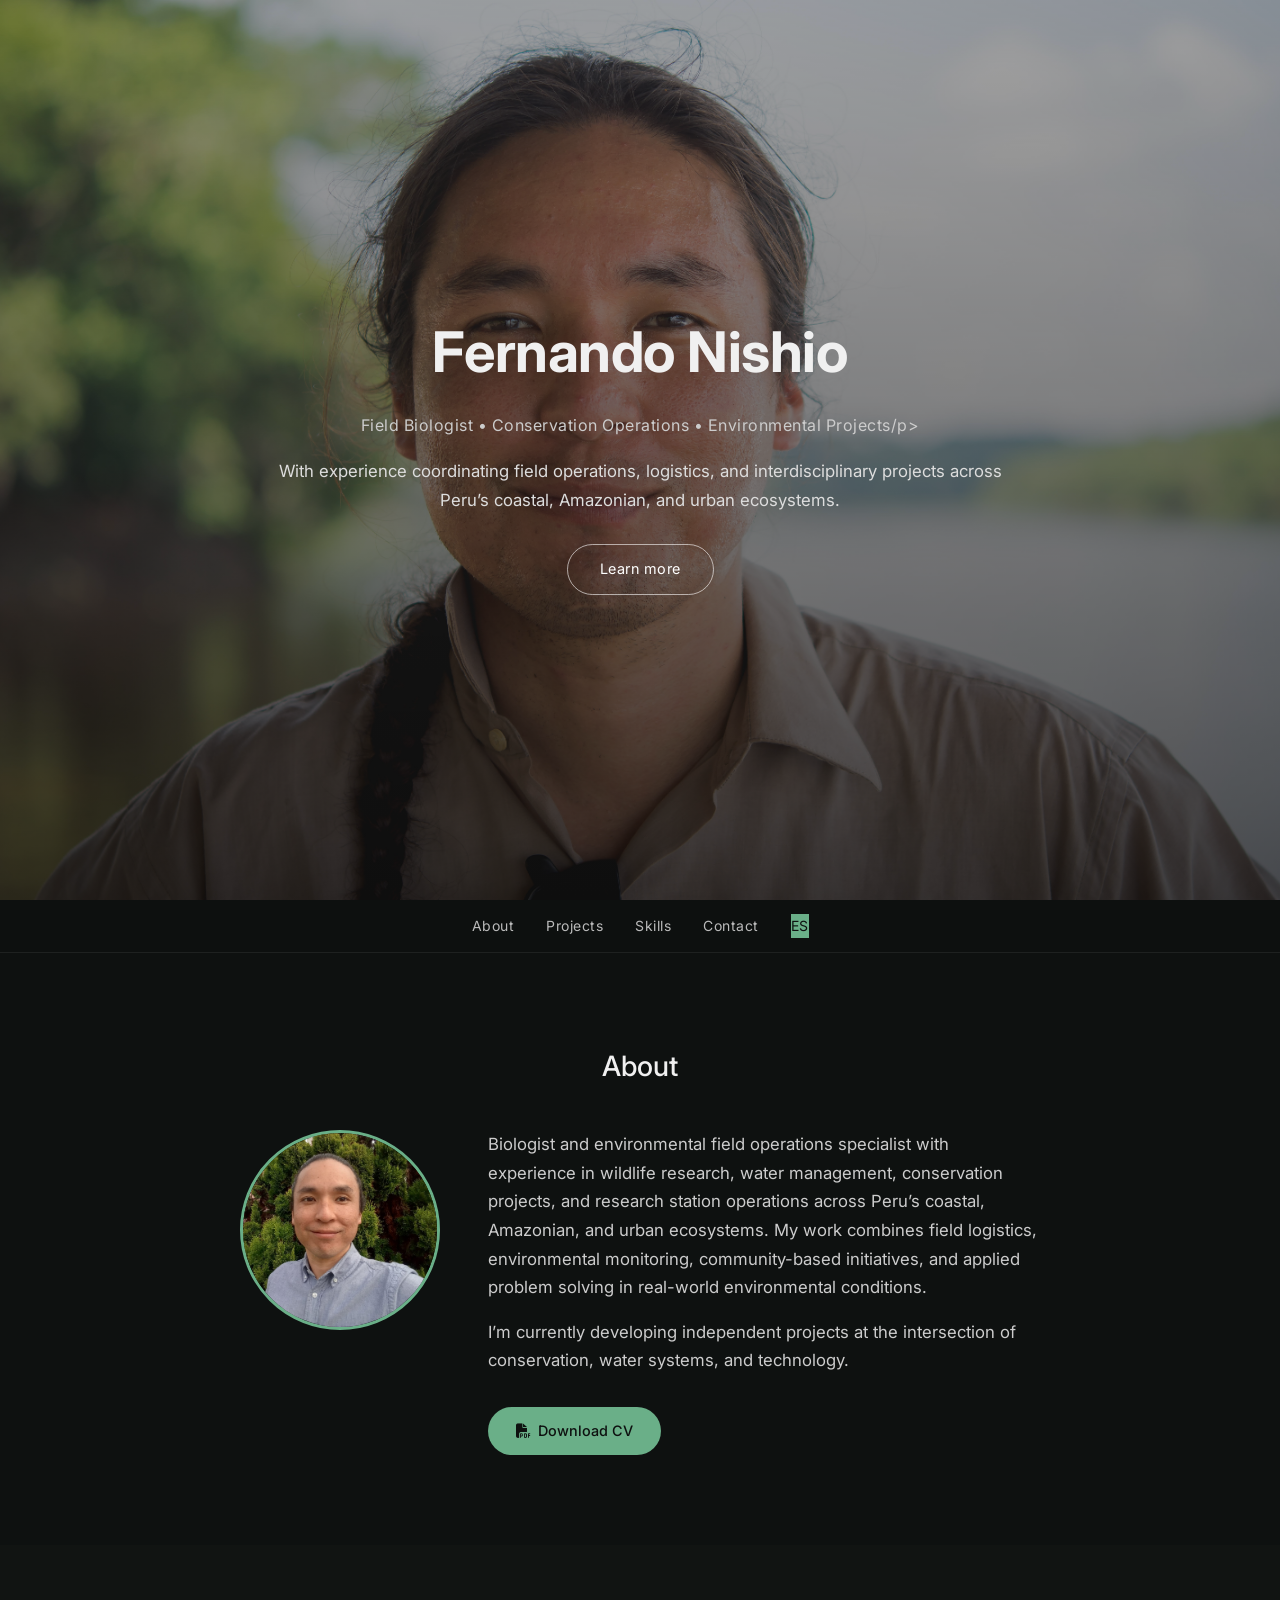
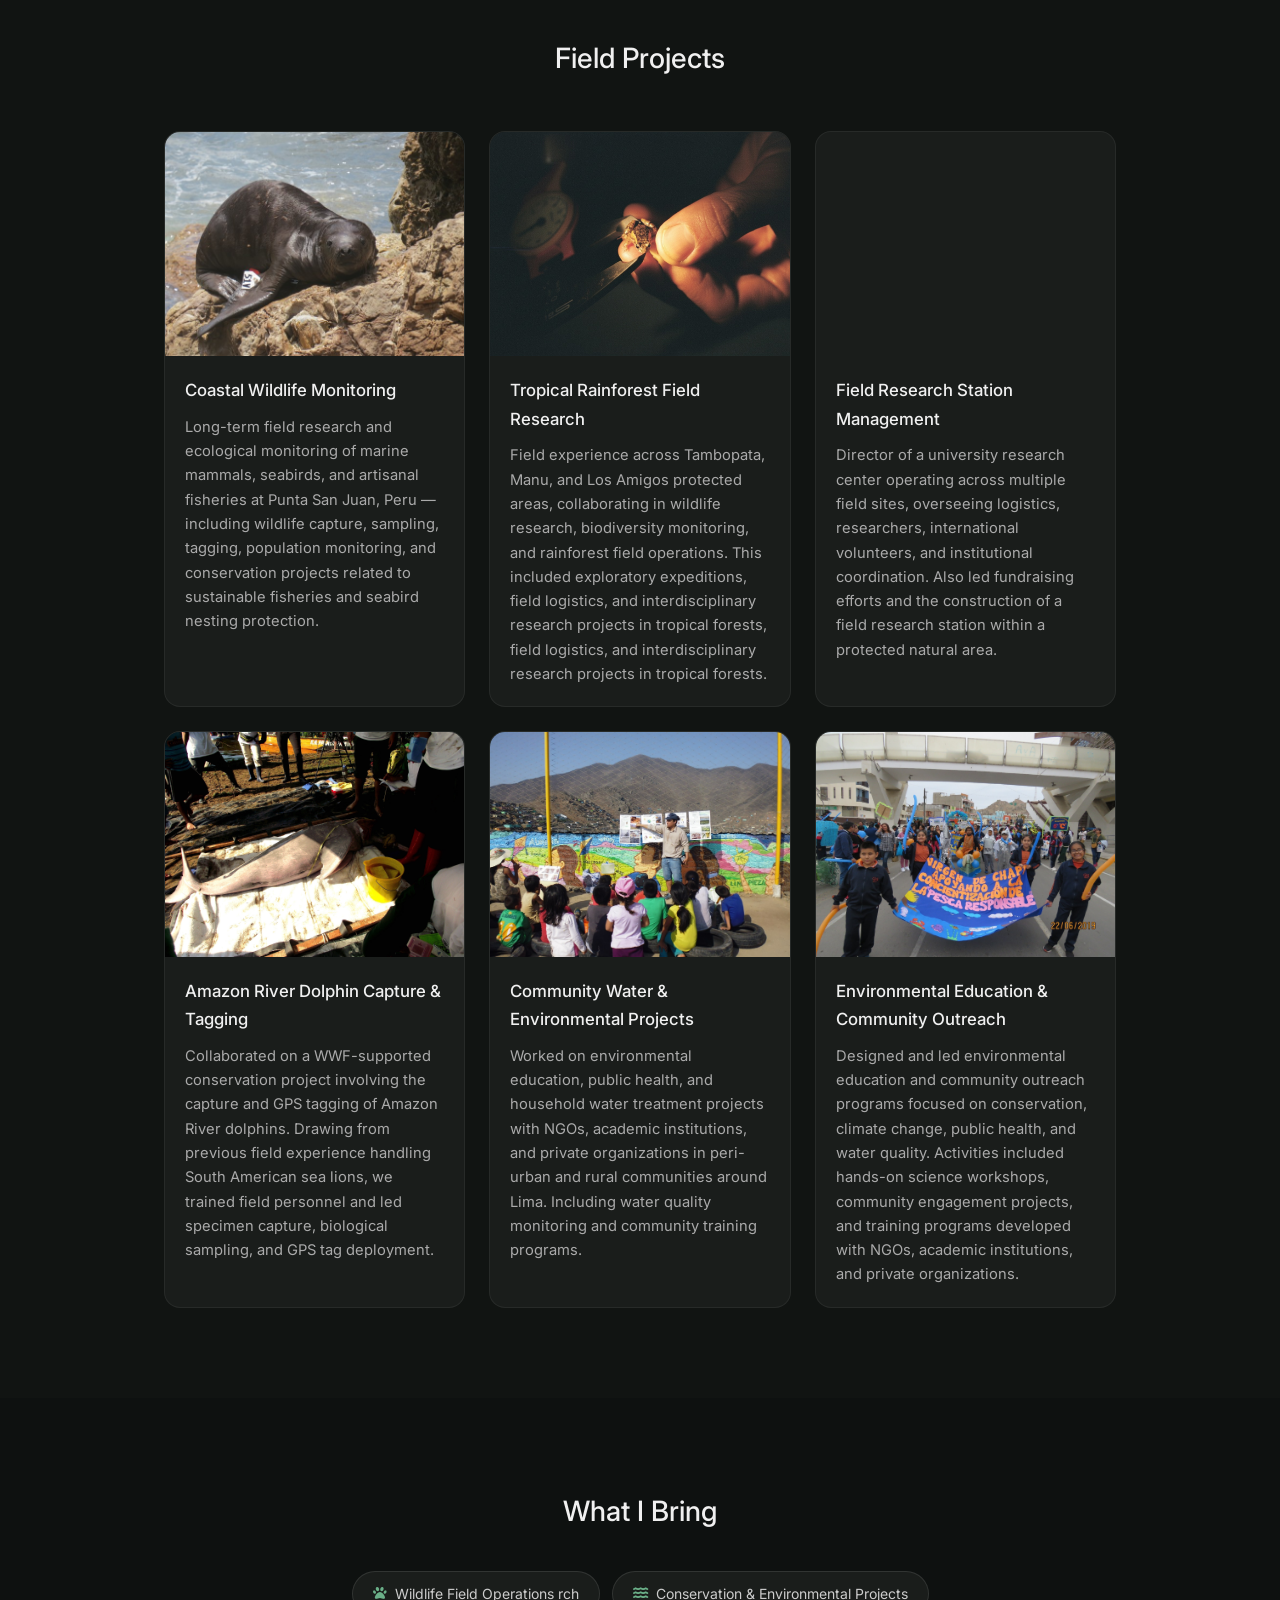
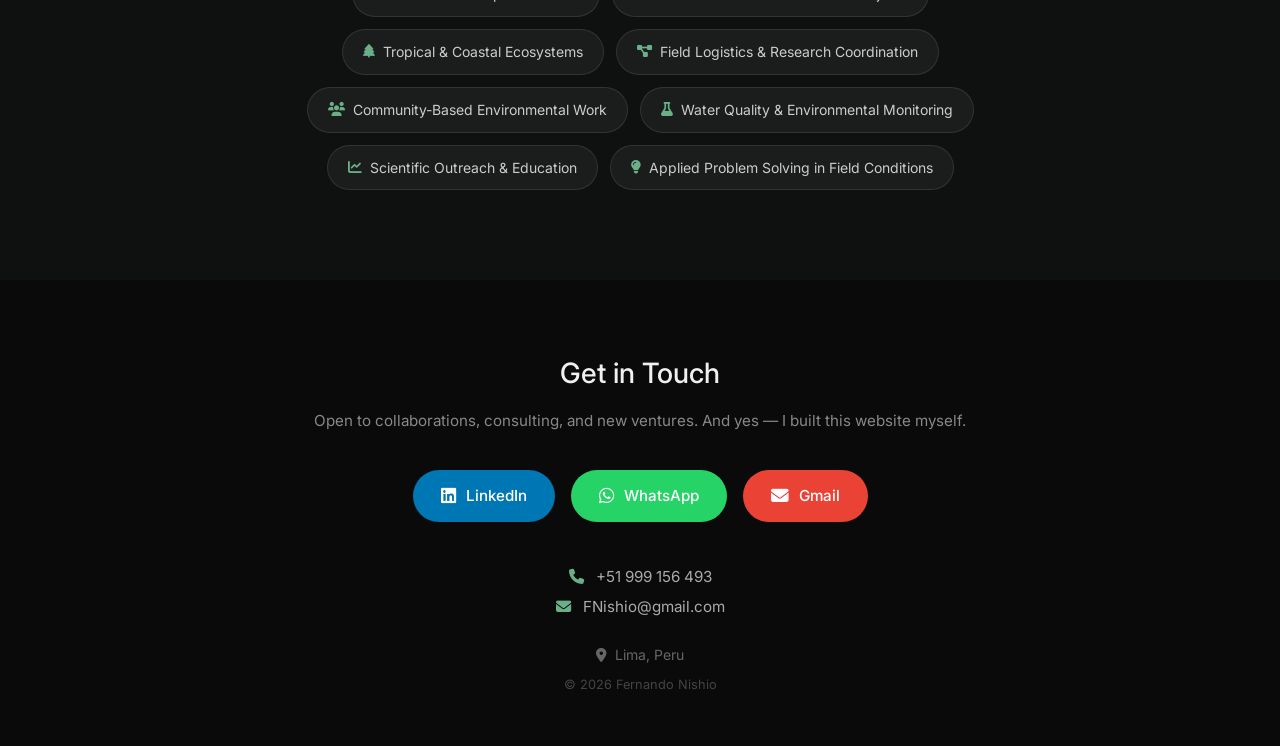
==== commit 117a75c9: "Update index.html" ====
--- a/index.html
+++ b/index.html
@@ -85,9 +85,13 @@
       </div>
 
      <div class="card">
-        <div class="card-img-wrap">
-          <img src="assets/coba-and-me.jpg" alt="With Coba at research station" style="object-fit: cover; object-position: center 20%;">
-        </div>
+  <div class="card-img-wrap">
+
+    <video autoplay muted loop playsinline class="project-video">
+      <source src="assets/videos/video_cleaned_no_watermarks_noaudio.mp4" type="video/mp4">
+    </video>
+
+  </div>
         <div class="card-body">
           <h3>Field Research Station Management</h3>
           <p>Director of a university research center operating across multiple field sites, overseeing logistics, researchers, international volunteers, and institutional coordination. Also led fundraising efforts and the construction of a field research station within a protected natural area.</p>
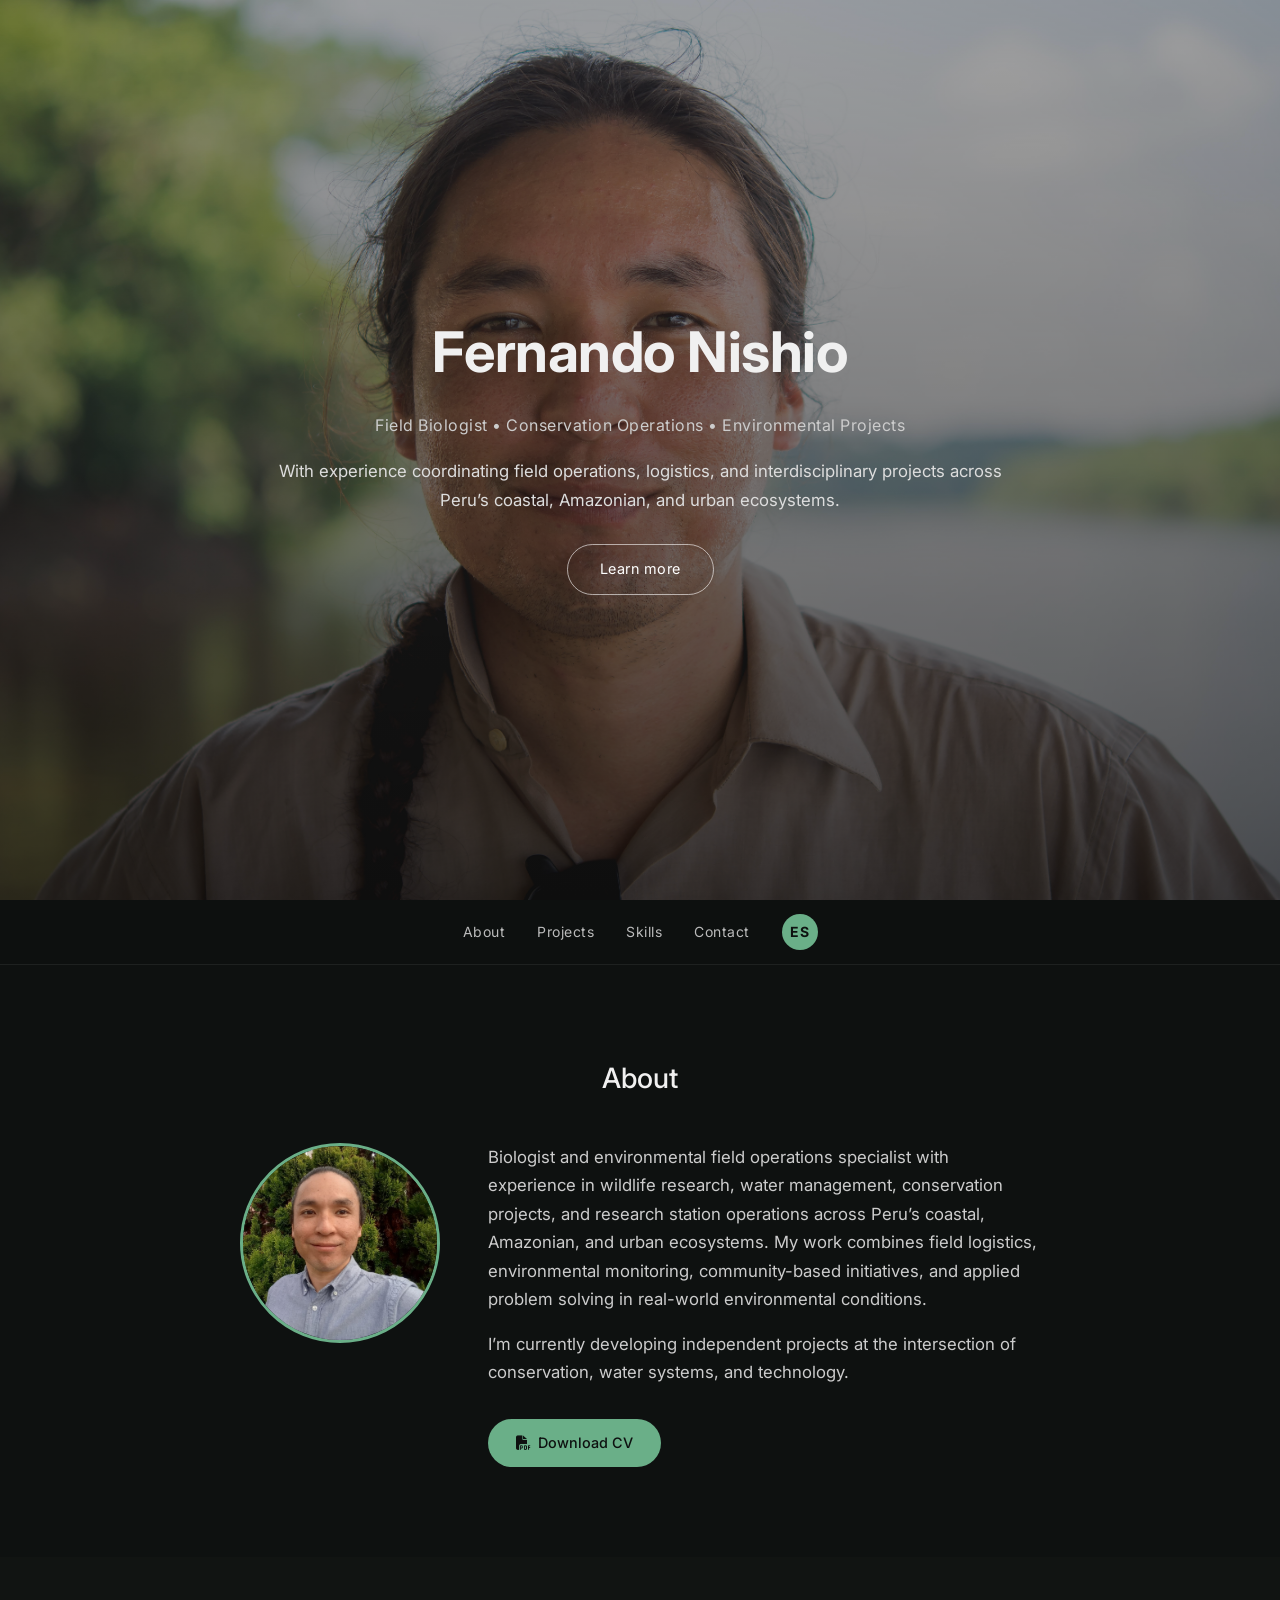
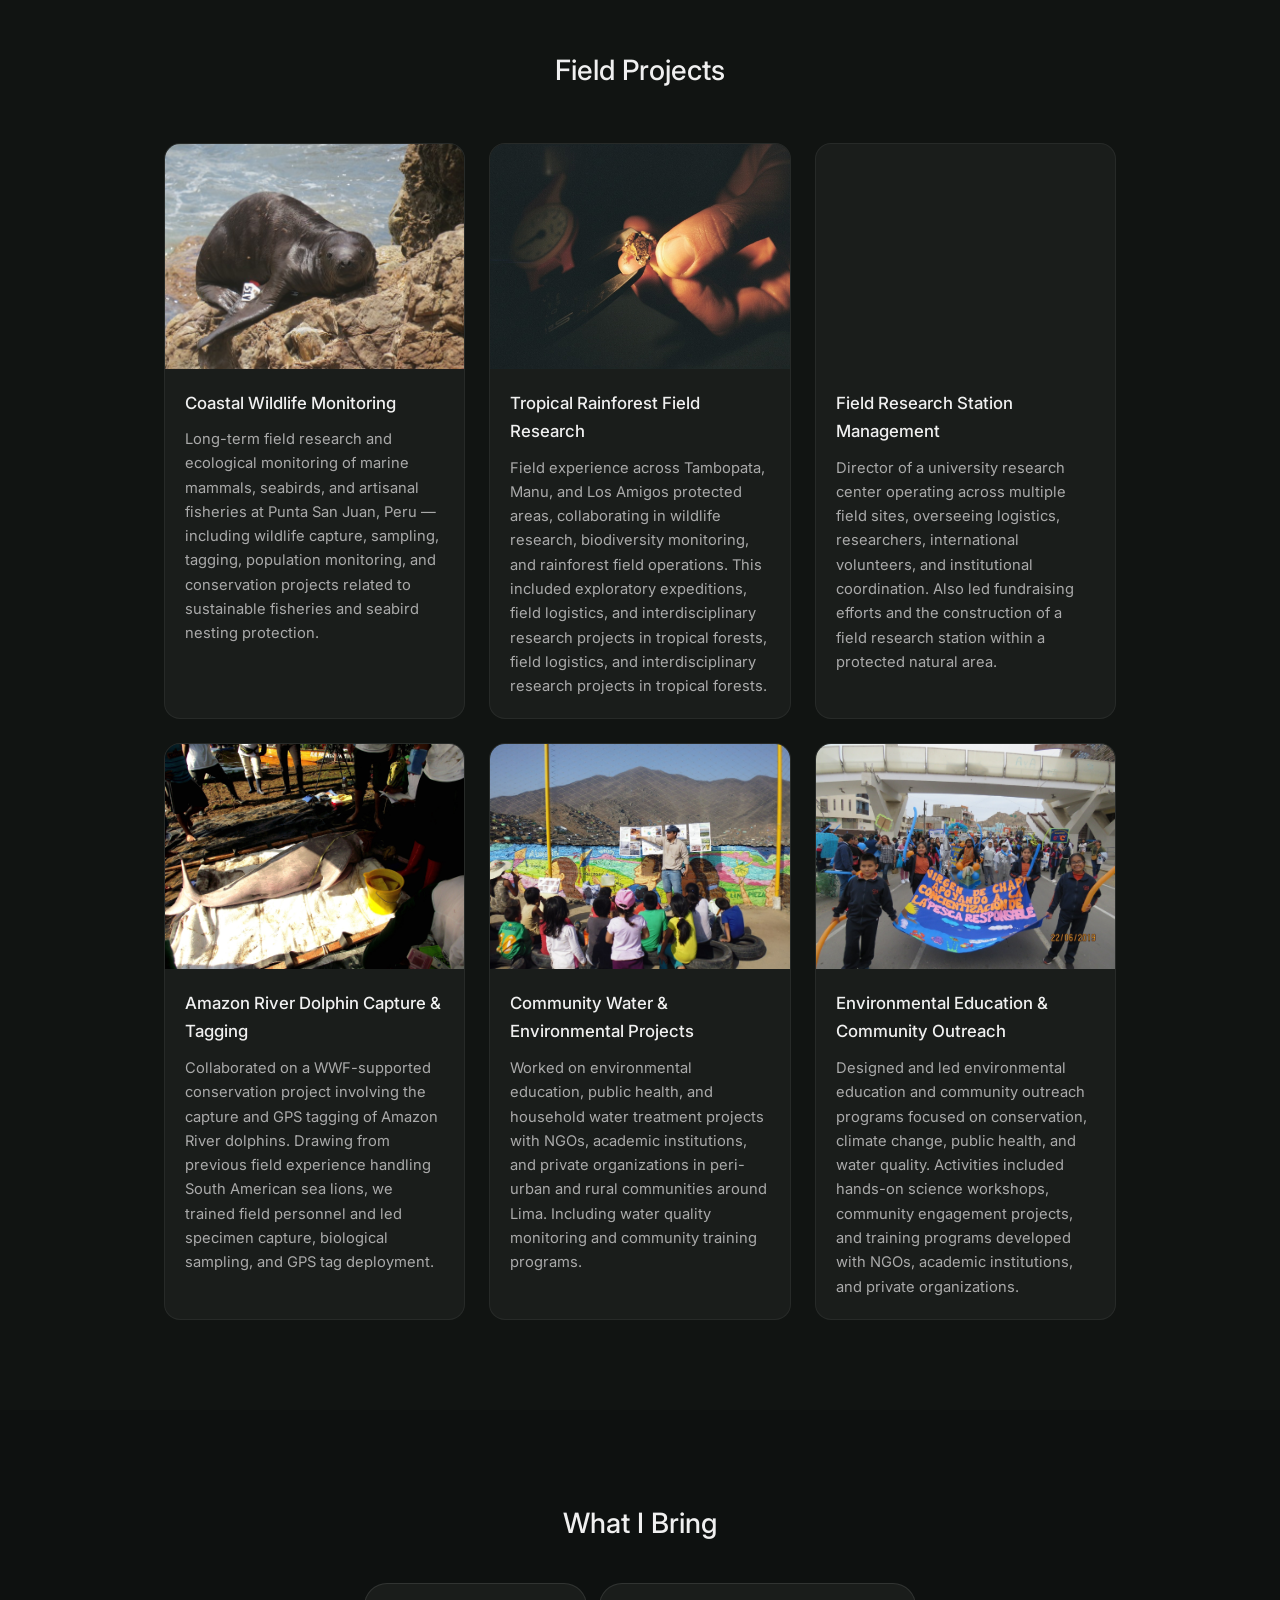
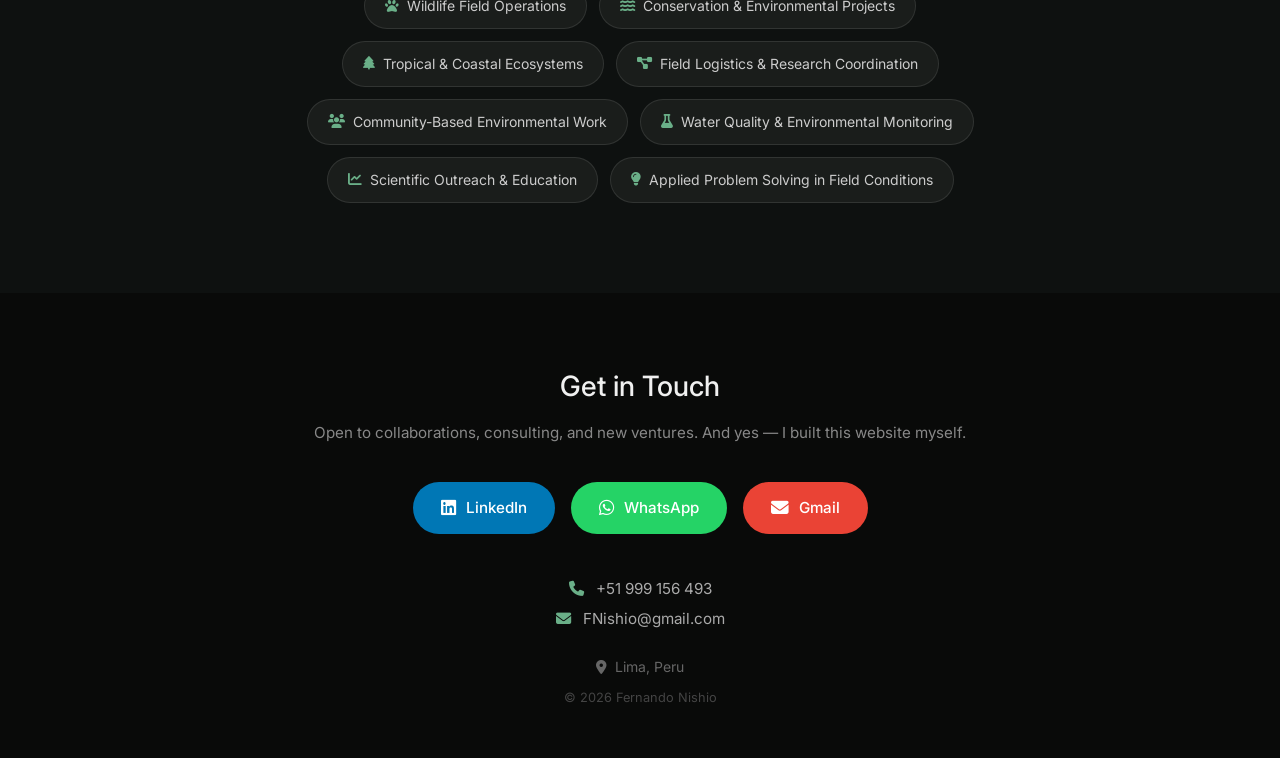
==== commit 2b05f667: "Update index.html" ====
--- a/index.html
+++ b/index.html
@@ -18,7 +18,7 @@
   <img src="assets/Profile-1.jpg" class="hero-image" alt="Fernando Nishio in the field">
   <div class="hero-content">
     <h1>Fernando Nishio</h1>
-    <p class="subtitle">Field Biologist &bull; Conservation Operations  &bull; Environmental Projects/p>
+    <p class="subtitle">Field Biologist &bull; Conservation Operations  &bull; Environmental Projects</p>
     <p class="hero-text">
       With experience coordinating field operations, logistics, and interdisciplinary projects across Peru’s coastal, Amazonian, and urban ecosystems.
     </p>
@@ -137,7 +137,7 @@
   <div class="container">
     <h2>What I Bring</h2>
     <div class="skills-grid">
-      <div class="skill-pill"><i class="fas fa-paw"></i> Wildlife Field Operations rch</div>
+      <div class="skill-pill"><i class="fas fa-paw"></i> Wildlife Field Operations</div>
       <div class="skill-pill"><i class="fas fa-water"></i> Conservation & Environmental Projects</div>
       <div class="skill-pill"><i class="fas fa-tree"></i> Tropical & Coastal Ecosystems </div>
       <div class="skill-pill"><i class="fas fa-project-diagram"></i> Field Logistics & Research Coordination </div>
--- a/style.css
+++ b/style.css
@@ -126,8 +126,28 @@
   color: #0e1110;
 }
 
-.sticky-nav a:hover {
-  color: #fff;
+/* === LANGUAGE BUTTON === */
+.lang-btn {
+  background: #6aaf88;
+  color: #0e1110 !important;
+  width: 36px;
+  height: 36px;
+  min-width: 36px;
+  min-height: 36px;
+  border-radius: 50%;
+  font-weight: 700;
+  font-size: 0.8rem;
+  letter-spacing: 0.5px;
+  display: inline-flex;
+  align-items: center;
+  justify-content: center;
+  transition: background 0.2s;
+  text-decoration: none;
+  line-height: 1;
+}
+
+.lang-btn:hover {
+  background: #7fc99f;
 }
 
 /* === ABOUT === */
@@ -171,7 +191,6 @@
   color: #ccc;
   font-size: 1.05rem;
 }
-
 
 .cv-btn {
   display: inline-flex;
@@ -243,6 +262,14 @@
   transform: scale(1.04);
 }
 
+/* === VIDEO EN TARJETA === */
+.project-video {
+  width: 100%;
+  height: 100%;
+  object-fit: cover;
+  display: block;
+}
+
 .card-body {
   padding: 20px;
 }
@@ -316,7 +343,6 @@
   margin-bottom: 36px;
 }
 
-/* Contact buttons */
 .contact-buttons {
   display: flex;
   justify-content: center;
@@ -407,28 +433,4 @@
   .about-text {
     text-align: center;
   }
-
-/* === LANGUAGE BUTTON === */
-.lang-btn {
-  background: #6aaf88;
-  color: #0e1110 !important;
-  width: 36px;
-  height: 36px;
-  min-width: 36px;
-  min-height: 36px;
-  border-radius: 50%;
-  font-weight: 700;
-  font-size: 0.8rem;
-  letter-spacing: 0.5px;
-  display: inline-flex;
-  align-items: center;
-  justify-content: center;
-  transition: background 0.2s;
-  text-decoration: none;
-  line-height: 1;
-}
-
-.lang-btn:hover {
-  background: #7fc99f;
-}
-  
+}
